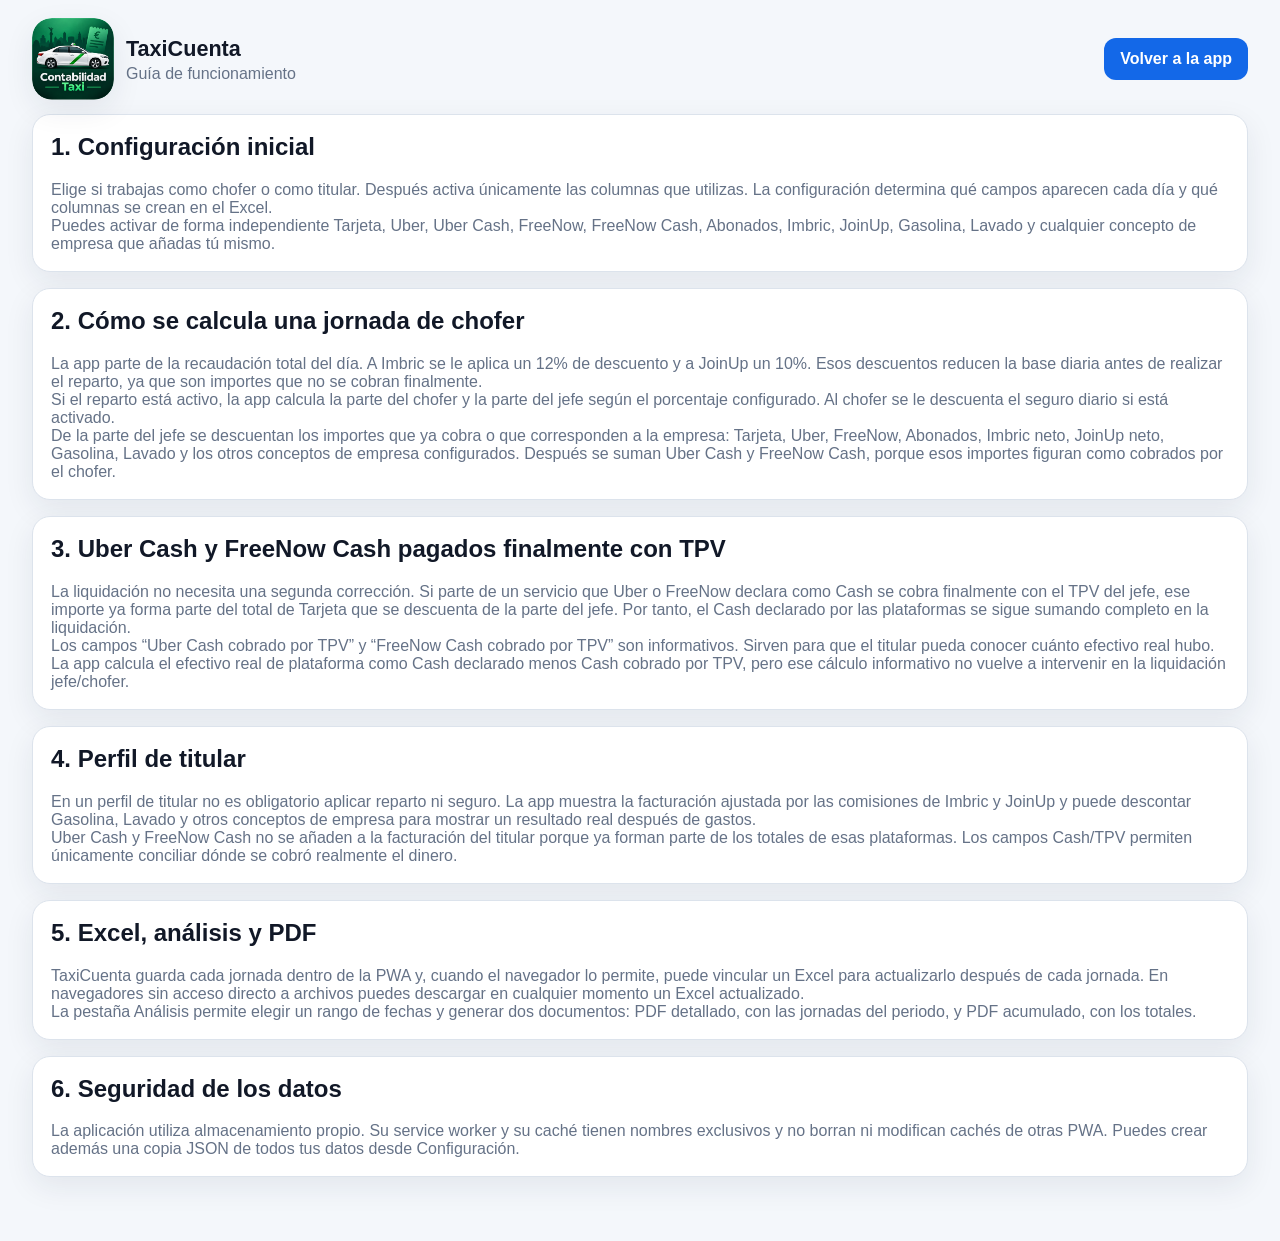
==== instrucciones.html @ 46504381 "Add files via upload" ====
<!doctype html>
<html lang="es" data-theme="system">
<head>
  <meta charset="utf-8"><meta name="viewport" content="width=device-width,initial-scale=1">
  <meta name="theme-color" content="#111827"><title>Instrucciones · TaxiCuenta</title>
  <link rel="manifest" href="manifest.webmanifest"><link rel="stylesheet" href="styles.css"><link rel="icon" href="icon-192.png">
</head>
<body>
<div class="app-shell">
  <header class="topbar">
    <div class="brand"><img src="logo-contabilidad-taxi.png" class="brand-icon brand-logo" alt="Contabilidad Taxi"><div><h1>TaxiCuenta</h1><p>Guía de funcionamiento</p></div></div>
    <a class="btn btn-primary" href="index.html">Volver a la app</a>
  </header>

  <section class="card">
    <h2>1. Configuración inicial</h2>
    <p>Elige si trabajas como chofer o como titular. Después activa únicamente las columnas que utilizas. La configuración determina qué campos aparecen cada día y qué columnas se crean en el Excel.</p>
    <p>Puedes activar de forma independiente Tarjeta, Uber, Uber Cash, FreeNow, FreeNow Cash, Abonados, Imbric, JoinUp, Gasolina, Lavado y cualquier concepto de empresa que añadas tú mismo.</p>
  </section>

  <section class="card">
    <h2>2. Cómo se calcula una jornada de chofer</h2>
    <p>La app parte de la recaudación total del día. A Imbric se le aplica un 12% de descuento y a JoinUp un 10%. Esos descuentos reducen la base diaria antes de realizar el reparto, ya que son importes que no se cobran finalmente.</p>
    <p>Si el reparto está activo, la app calcula la parte del chofer y la parte del jefe según el porcentaje configurado. Al chofer se le descuenta el seguro diario si está activado.</p>
    <p>De la parte del jefe se descuentan los importes que ya cobra o que corresponden a la empresa: Tarjeta, Uber, FreeNow, Abonados, Imbric neto, JoinUp neto, Gasolina, Lavado y los otros conceptos de empresa configurados. Después se suman Uber Cash y FreeNow Cash, porque esos importes figuran como cobrados por el chofer.</p>
  </section>

  <section class="card">
    <h2>3. Uber Cash y FreeNow Cash pagados finalmente con TPV</h2>
    <p>La liquidación no necesita una segunda corrección. Si parte de un servicio que Uber o FreeNow declara como Cash se cobra finalmente con el TPV del jefe, ese importe ya forma parte del total de Tarjeta que se descuenta de la parte del jefe. Por tanto, el Cash declarado por las plataformas se sigue sumando completo en la liquidación.</p>
    <p>Los campos “Uber Cash cobrado por TPV” y “FreeNow Cash cobrado por TPV” son informativos. Sirven para que el titular pueda conocer cuánto efectivo real hubo. La app calcula el efectivo real de plataforma como Cash declarado menos Cash cobrado por TPV, pero ese cálculo informativo no vuelve a intervenir en la liquidación jefe/chofer.</p>
  </section>

  <section class="card">
    <h2>4. Perfil de titular</h2>
    <p>En un perfil de titular no es obligatorio aplicar reparto ni seguro. La app muestra la facturación ajustada por las comisiones de Imbric y JoinUp y puede descontar Gasolina, Lavado y otros conceptos de empresa para mostrar un resultado real después de gastos.</p>
    <p>Uber Cash y FreeNow Cash no se añaden a la facturación del titular porque ya forman parte de los totales de esas plataformas. Los campos Cash/TPV permiten únicamente conciliar dónde se cobró realmente el dinero.</p>
  </section>

  <section class="card">
    <h2>5. Excel, análisis y PDF</h2>
    <p>TaxiCuenta guarda cada jornada dentro de la PWA y, cuando el navegador lo permite, puede vincular un Excel para actualizarlo después de cada jornada. En navegadores sin acceso directo a archivos puedes descargar en cualquier momento un Excel actualizado.</p>
    <p>La pestaña Análisis permite elegir un rango de fechas y generar dos documentos: PDF detallado, con las jornadas del periodo, y PDF acumulado, con los totales.</p>
  </section>

  <section class="card">
    <h2>6. Seguridad de los datos</h2>
    <p>La aplicación utiliza almacenamiento propio. Su service worker y su caché tienen nombres exclusivos y no borran ni modifican cachés de otras PWA. Puedes crear además una copia JSON de todos tus datos desde Configuración.</p>
  </section>
</div>
<script>
  const savedTheme=localStorage.getItem('taxicuenta_theme')||'system';
  const savedZoom=Number(localStorage.getItem('taxicuenta_zoom')||1);
  document.documentElement.dataset.theme=savedTheme;
  document.documentElement.style.setProperty('--ui-scale',savedZoom);
</script>
</body></html>
---- styles.css ----
:root{
  --bg:#f4f7fb;--surface:#ffffff;--surface-2:#f8fafc;--text:#111827;--muted:#657287;
  --border:#dce3ec;--accent:#1368e8;--accent-2:#0b4fb8;--good:#0f9d67;--warn:#c47a08;--danger:#c93c3c;
  --shadow:0 10px 30px rgba(20,35,60,.08);--radius:18px;--ui-scale:1;
}
html[data-theme="dark"]{--bg:#0b1220;--surface:#111a2b;--surface-2:#172238;--text:#edf3ff;--muted:#9eabc0;--border:#2a3952;--accent:#62a3ff;--accent-2:#8abaff;--good:#46cf95;--warn:#f0b34b;--danger:#ff7a7a;--shadow:0 10px 30px rgba(0,0,0,.25)}
@media(prefers-color-scheme:dark){html[data-theme="system"]{--bg:#0b1220;--surface:#111a2b;--surface-2:#172238;--text:#edf3ff;--muted:#9eabc0;--border:#2a3952;--accent:#62a3ff;--accent-2:#8abaff;--good:#46cf95;--warn:#f0b34b;--danger:#ff7a7a;--shadow:0 10px 30px rgba(0,0,0,.25)}}
*{box-sizing:border-box}html{background:var(--bg)}body{margin:0;background:var(--bg);color:var(--text);font-family:Inter,Segoe UI,Roboto,Arial,sans-serif;font-size:calc(16px * var(--ui-scale));transition:background .2s,color .2s}.app-shell{width:min(1480px,100%);margin:0 auto;padding:18px clamp(12px,2.5vw,34px) 48px}.topbar{display:flex;align-items:center;justify-content:space-between;gap:18px;margin-bottom:14px}.brand{display:flex;align-items:center;gap:12px}.brand-icon{width:52px;height:52px;border-radius:14px;box-shadow:var(--shadow);object-fit:cover}.brand-logo{width:82px;height:82px;border-radius:20px;flex:0 0 auto}h1,h2,h3,p{margin-top:0}h1{font-size:1.35em;margin-bottom:3px}.brand p,.section-heading p,.card p{color:var(--muted);margin-bottom:0}.top-actions,.button-row,.form-actions,.toolbar-group,.range-row,.quick-range{display:flex;align-items:center;gap:10px;flex-wrap:wrap}.btn,.tab,.chip,.icon-btn{border:0;font:inherit;cursor:pointer}.btn{border-radius:12px;padding:.72em 1em;font-weight:700;text-decoration:none;display:inline-flex;align-items:center;justify-content:center;gap:7px}.btn-primary{background:var(--accent);color:#fff}.btn-primary:hover{background:var(--accent-2)}.btn-secondary{background:var(--surface-2);color:var(--text);border:1px solid var(--border)}.btn-ghost{color:var(--accent);background:transparent}.toolbar{display:flex;justify-content:space-between;align-items:center;gap:14px;flex-wrap:wrap}.compact-card{padding:10px 14px}.toolbar-label{font-size:.78em;color:var(--muted);font-weight:800;text-transform:uppercase;letter-spacing:.05em}.icon-btn{width:36px;height:36px;border-radius:10px;background:var(--surface-2);border:1px solid var(--border);color:var(--text);font-weight:800}.status-pill{display:inline-flex;padding:7px 10px;border-radius:999px;background:var(--surface-2);border:1px solid var(--border);color:var(--muted);font-size:.82em;font-weight:700}.status-pill.ok{color:var(--good);border-color:color-mix(in srgb,var(--good) 35%,var(--border))}.tabs{display:flex;gap:8px;margin:16px 0;overflow:auto;padding-bottom:2px}.tab{padding:10px 16px;border-radius:999px;background:transparent;color:var(--muted);font-weight:800;white-space:nowrap}.tab.active{background:var(--text);color:var(--surface)}.tab-panel{display:none}.tab-panel.active{display:block}.section-heading{display:flex;justify-content:space-between;align-items:end;gap:16px;margin:22px 2px 12px}.section-heading h2{font-size:1.55em;margin-bottom:5px}.card{background:var(--surface);border:1px solid var(--border);border-radius:var(--radius);box-shadow:var(--shadow);padding:18px;margin-bottom:16px}.form-card{padding:22px}.form-grid{display:grid;grid-template-columns:repeat(auto-fit,minmax(220px,1fr));gap:14px;margin-bottom:16px}.fixed-grid{grid-template-columns:minmax(180px,.7fr) minmax(260px,1.3fr)}.field{display:flex;flex-direction:column;gap:7px}.field>span{font-size:.83em;font-weight:800;color:var(--muted)}input,select,textarea{width:100%;border:1px solid var(--border);background:var(--surface-2);color:var(--text);border-radius:12px;padding:.78em .85em;font:inherit;outline:none}input:focus,select:focus,textarea:focus{border-color:var(--accent);box-shadow:0 0 0 3px color-mix(in srgb,var(--accent) 18%,transparent)}textarea{resize:vertical}.money-input{position:relative}.money-input input{padding-right:2.6em}.money-input b{position:absolute;right:.85em;top:50%;transform:translateY(-50%);color:var(--muted)}.emphasis-field input{font-size:1.2em;font-weight:800}.field-wide{grid-column:1/-1;margin-bottom:16px}.calc-panel{display:grid;grid-template-columns:repeat(auto-fit,minmax(175px,1fr));gap:10px;background:var(--surface-2);border:1px solid var(--border);padding:14px;border-radius:16px;margin:14px 0 18px}.calc-item{padding:10px 12px;border-radius:12px;background:var(--surface)}.calc-item small{display:block;color:var(--muted);margin-bottom:4px}.calc-item strong{font-size:1.12em}.calc-item.primary strong{color:var(--accent)}.calc-item.good strong{color:var(--good)}.form-actions{justify-content:flex-end}.card-title-row{display:flex;align-items:center;justify-content:space-between;gap:16px}.wrap-row{align-items:flex-start;flex-wrap:wrap}.table-wrap{width:100%;overflow:auto;border-radius:13px;border:1px solid var(--border)}table{width:100%;border-collapse:collapse;min-width:720px;background:var(--surface)}th,td{padding:11px 12px;text-align:right;border-bottom:1px solid var(--border);white-space:nowrap;font-variant-numeric:tabular-nums}th{position:sticky;top:0;background:var(--surface-2);color:var(--muted);font-size:.78em;text-transform:uppercase;letter-spacing:.03em}th:first-child,td:first-child{text-align:left}.row-actions{text-align:center!important}.mini-btn{border:0;border-radius:9px;padding:6px 9px;background:var(--surface-2);color:var(--danger);cursor:pointer}.range-row{align-items:end}.range-row .field{min-width:190px}.quick-range{margin-top:12px}.chip{padding:7px 11px;border-radius:999px;background:var(--surface-2);border:1px solid var(--border);color:var(--text)}.kpi-grid{display:grid;grid-template-columns:repeat(auto-fit,minmax(190px,1fr));gap:12px;margin-bottom:16px}.kpi{background:var(--surface);border:1px solid var(--border);border-radius:16px;padding:17px;box-shadow:var(--shadow)}.kpi small{display:block;color:var(--muted);font-weight:700;margin-bottom:7px}.kpi strong{font-size:1.5em}.config-section{padding:4px 0 20px;margin-bottom:18px;border-bottom:1px solid var(--border)}.config-section:last-of-type{border-bottom:0}.choice-grid{display:grid;grid-template-columns:repeat(auto-fit,minmax(260px,1fr));gap:12px;margin-bottom:18px}.choice-card{display:flex;gap:12px;align-items:flex-start;border:1px solid var(--border);background:var(--surface-2);padding:15px;border-radius:14px;cursor:pointer}.choice-card input{width:auto;margin-top:4px}.choice-card span{display:flex;flex-direction:column;gap:4px}.choice-card small{color:var(--muted)}.switch-field{justify-content:flex-end}.switch-field input{width:24px;height:24px}.module-grid{display:grid;grid-template-columns:repeat(auto-fit,minmax(190px,1fr));gap:10px}.module-item{display:flex;align-items:center;gap:10px;padding:12px 13px;border:1px solid var(--border);background:var(--surface-2);border-radius:12px}.module-item input{width:20px;height:20px}.module-item span{font-weight:700}.muted{color:var(--muted)}.custom-list{display:grid;gap:10px}.custom-row{display:grid;grid-template-columns:1fr auto;gap:10px;align-items:center}.file-label{cursor:pointer}.sticky-actions{position:sticky;bottom:10px;padding:10px;background:color-mix(in srgb,var(--surface) 92%,transparent);backdrop-filter:blur(8px);border-radius:14px;border:1px solid var(--border)}.setup-dialog{width:min(650px,calc(100% - 24px));border:0;border-radius:22px;background:var(--surface);color:var(--text);padding:0;box-shadow:0 30px 80px rgba(0,0,0,.28)}.setup-dialog::backdrop{background:rgba(3,10,20,.64);backdrop-filter:blur(4px)}.setup-hero{display:flex;align-items:center;gap:14px;padding:22px;border-bottom:1px solid var(--border)}.setup-hero img{width:64px;height:64px;border-radius:16px}.setup-hero h2{margin-bottom:5px}.setup-body{padding:22px;display:grid;gap:16px}.dialog-actions{display:flex;justify-content:flex-end;gap:10px;padding:18px 22px;border-top:1px solid var(--border)}.toast{position:fixed;left:50%;bottom:24px;transform:translate(-50%,20px);opacity:0;pointer-events:none;background:var(--text);color:var(--surface);padding:10px 15px;border-radius:999px;font-weight:800;box-shadow:var(--shadow);transition:.2s;z-index:99}.toast.show{opacity:1;transform:translate(-50%,0)}.hidden{display:none!important}.empty-state{padding:24px;text-align:center;color:var(--muted)}
@media(max-width:720px){.app-shell{padding:10px 10px 36px}.topbar{align-items:flex-start}.top-actions{justify-content:flex-end}.brand-icon{width:46px;height:46px}.brand-logo{width:68px;height:68px;border-radius:17px}.toolbar-status{width:100%}.fixed-grid{grid-template-columns:1fr}.form-card{padding:16px}.card{padding:14px}.section-heading{align-items:flex-start}.card-title-row{align-items:flex-start}.tabs{position:sticky;top:0;z-index:9;background:color-mix(in srgb,var(--bg) 92%,transparent);backdrop-filter:blur(10px);padding:8px 0}.btn{padding:.7em .85em}.custom-row{grid-template-columns:1fr auto}.range-row .field{min-width:140px;flex:1}.toolbar{align-items:flex-start}}
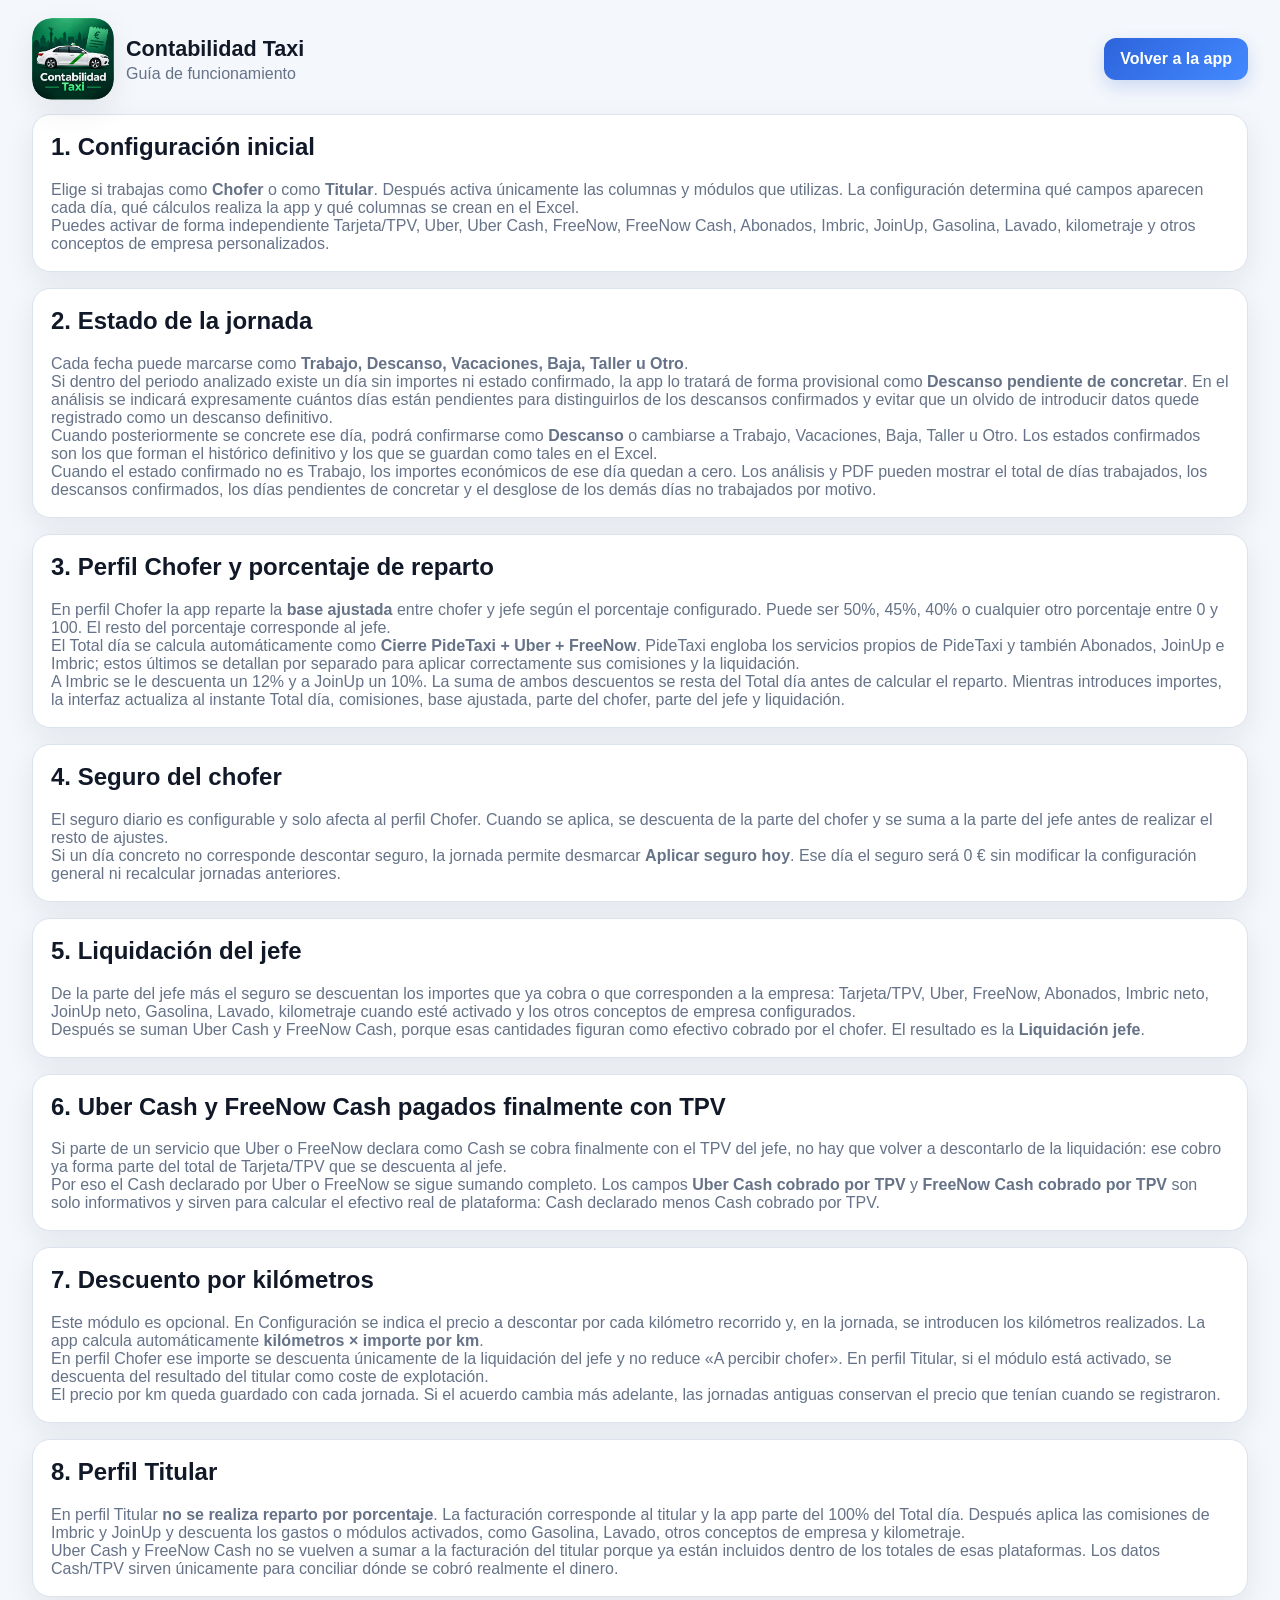
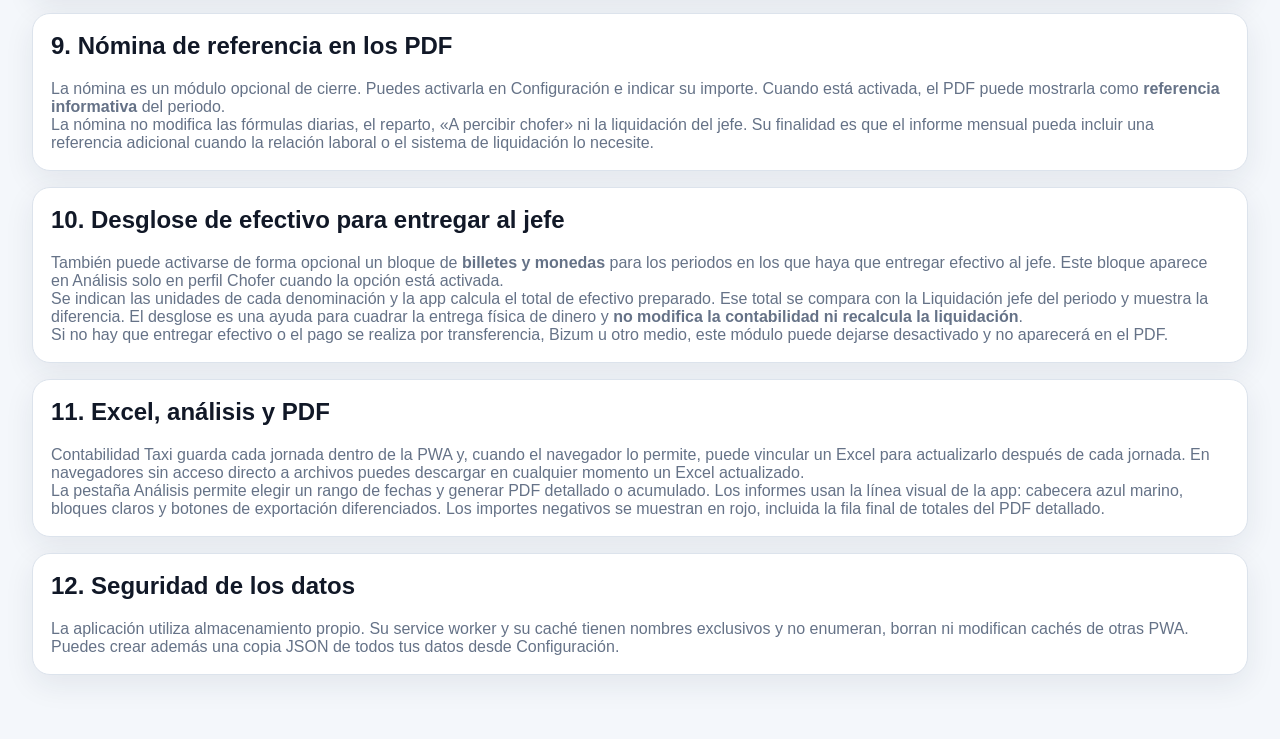
==== commit 3648f56a: "Add files via upload" ====
--- a/instrucciones.html
+++ b/instrucciones.html
@@ -2,50 +2,90 @@
 <html lang="es" data-theme="system">
 <head>
   <meta charset="utf-8"><meta name="viewport" content="width=device-width,initial-scale=1">
-  <meta name="theme-color" content="#111827"><title>Instrucciones · TaxiCuenta</title>
+  <meta name="theme-color" content="#111827"><title>Instrucciones · Contabilidad Taxi</title>
   <link rel="manifest" href="manifest.webmanifest"><link rel="stylesheet" href="styles.css"><link rel="icon" href="icon-192.png">
 </head>
 <body>
 <div class="app-shell">
   <header class="topbar">
-    <div class="brand"><img src="logo-contabilidad-taxi.png" class="brand-icon brand-logo" alt="Contabilidad Taxi"><div><h1>TaxiCuenta</h1><p>Guía de funcionamiento</p></div></div>
+    <div class="brand"><img src="logo-contabilidad-taxi.png" class="brand-icon brand-logo" alt="Contabilidad Taxi"><div><h1>Contabilidad Taxi</h1><p>Guía de funcionamiento</p></div></div>
     <a class="btn btn-primary" href="index.html">Volver a la app</a>
   </header>
 
   <section class="card">
     <h2>1. Configuración inicial</h2>
-    <p>Elige si trabajas como chofer o como titular. Después activa únicamente las columnas que utilizas. La configuración determina qué campos aparecen cada día y qué columnas se crean en el Excel.</p>
-    <p>Puedes activar de forma independiente Tarjeta, Uber, Uber Cash, FreeNow, FreeNow Cash, Abonados, Imbric, JoinUp, Gasolina, Lavado y cualquier concepto de empresa que añadas tú mismo.</p>
+    <p>Elige si trabajas como <b>Chofer</b> o como <b>Titular</b>. Después activa únicamente las columnas y módulos que utilizas. La configuración determina qué campos aparecen cada día, qué cálculos realiza la app y qué columnas se crean en el Excel.</p>
+    <p>Puedes activar de forma independiente Tarjeta/TPV, Uber, Uber Cash, FreeNow, FreeNow Cash, Abonados, Imbric, JoinUp, Gasolina, Lavado, kilometraje y otros conceptos de empresa personalizados.</p>
   </section>
 
   <section class="card">
-    <h2>2. Cómo se calcula una jornada de chofer</h2>
-    <p>La app parte de la recaudación total del día. A Imbric se le aplica un 12% de descuento y a JoinUp un 10%. Esos descuentos reducen la base diaria antes de realizar el reparto, ya que son importes que no se cobran finalmente.</p>
-    <p>Si el reparto está activo, la app calcula la parte del chofer y la parte del jefe según el porcentaje configurado. Al chofer se le descuenta el seguro diario si está activado.</p>
-    <p>De la parte del jefe se descuentan los importes que ya cobra o que corresponden a la empresa: Tarjeta, Uber, FreeNow, Abonados, Imbric neto, JoinUp neto, Gasolina, Lavado y los otros conceptos de empresa configurados. Después se suman Uber Cash y FreeNow Cash, porque esos importes figuran como cobrados por el chofer.</p>
+    <h2>2. Estado de la jornada</h2>
+    <p>Cada fecha puede marcarse como <b>Trabajo, Descanso, Vacaciones, Baja, Taller u Otro</b>.</p>
+    <p>Si dentro del periodo analizado existe un día sin importes ni estado confirmado, la app lo tratará de forma provisional como <b>Descanso pendiente de concretar</b>. En el análisis se indicará expresamente cuántos días están pendientes para distinguirlos de los descansos confirmados y evitar que un olvido de introducir datos quede registrado como un descanso definitivo.</p>
+    <p>Cuando posteriormente se concrete ese día, podrá confirmarse como <b>Descanso</b> o cambiarse a Trabajo, Vacaciones, Baja, Taller u Otro. Los estados confirmados son los que forman el histórico definitivo y los que se guardan como tales en el Excel.</p>
+    <p>Cuando el estado confirmado no es Trabajo, los importes económicos de ese día quedan a cero. Los análisis y PDF pueden mostrar el total de días trabajados, los descansos confirmados, los días pendientes de concretar y el desglose de los demás días no trabajados por motivo.</p>
   </section>
 
   <section class="card">
-    <h2>3. Uber Cash y FreeNow Cash pagados finalmente con TPV</h2>
-    <p>La liquidación no necesita una segunda corrección. Si parte de un servicio que Uber o FreeNow declara como Cash se cobra finalmente con el TPV del jefe, ese importe ya forma parte del total de Tarjeta que se descuenta de la parte del jefe. Por tanto, el Cash declarado por las plataformas se sigue sumando completo en la liquidación.</p>
-    <p>Los campos “Uber Cash cobrado por TPV” y “FreeNow Cash cobrado por TPV” son informativos. Sirven para que el titular pueda conocer cuánto efectivo real hubo. La app calcula el efectivo real de plataforma como Cash declarado menos Cash cobrado por TPV, pero ese cálculo informativo no vuelve a intervenir en la liquidación jefe/chofer.</p>
+    <h2>3. Perfil Chofer y porcentaje de reparto</h2>
+    <p>En perfil Chofer la app reparte la <b>base ajustada</b> entre chofer y jefe según el porcentaje configurado. Puede ser 50%, 45%, 40% o cualquier otro porcentaje entre 0 y 100. El resto del porcentaje corresponde al jefe.</p>
+    <p>El Total día se calcula automáticamente como <b>Cierre PideTaxi + Uber + FreeNow</b>. PideTaxi engloba los servicios propios de PideTaxi y también Abonados, JoinUp e Imbric; estos últimos se detallan por separado para aplicar correctamente sus comisiones y la liquidación.</p>
+    <p>A Imbric se le descuenta un 12% y a JoinUp un 10%. La suma de ambos descuentos se resta del Total día antes de calcular el reparto. Mientras introduces importes, la interfaz actualiza al instante Total día, comisiones, base ajustada, parte del chofer, parte del jefe y liquidación.</p>
   </section>
 
   <section class="card">
-    <h2>4. Perfil de titular</h2>
-    <p>En un perfil de titular no es obligatorio aplicar reparto ni seguro. La app muestra la facturación ajustada por las comisiones de Imbric y JoinUp y puede descontar Gasolina, Lavado y otros conceptos de empresa para mostrar un resultado real después de gastos.</p>
-    <p>Uber Cash y FreeNow Cash no se añaden a la facturación del titular porque ya forman parte de los totales de esas plataformas. Los campos Cash/TPV permiten únicamente conciliar dónde se cobró realmente el dinero.</p>
+    <h2>4. Seguro del chofer</h2>
+    <p>El seguro diario es configurable y solo afecta al perfil Chofer. Cuando se aplica, se descuenta de la parte del chofer y se suma a la parte del jefe antes de realizar el resto de ajustes.</p>
+    <p>Si un día concreto no corresponde descontar seguro, la jornada permite desmarcar <b>Aplicar seguro hoy</b>. Ese día el seguro será 0 € sin modificar la configuración general ni recalcular jornadas anteriores.</p>
   </section>
 
   <section class="card">
-    <h2>5. Excel, análisis y PDF</h2>
-    <p>TaxiCuenta guarda cada jornada dentro de la PWA y, cuando el navegador lo permite, puede vincular un Excel para actualizarlo después de cada jornada. En navegadores sin acceso directo a archivos puedes descargar en cualquier momento un Excel actualizado.</p>
-    <p>La pestaña Análisis permite elegir un rango de fechas y generar dos documentos: PDF detallado, con las jornadas del periodo, y PDF acumulado, con los totales.</p>
+    <h2>5. Liquidación del jefe</h2>
+    <p>De la parte del jefe más el seguro se descuentan los importes que ya cobra o que corresponden a la empresa: Tarjeta/TPV, Uber, FreeNow, Abonados, Imbric neto, JoinUp neto, Gasolina, Lavado, kilometraje cuando esté activado y los otros conceptos de empresa configurados.</p>
+    <p>Después se suman Uber Cash y FreeNow Cash, porque esas cantidades figuran como efectivo cobrado por el chofer. El resultado es la <b>Liquidación jefe</b>.</p>
   </section>
 
   <section class="card">
-    <h2>6. Seguridad de los datos</h2>
-    <p>La aplicación utiliza almacenamiento propio. Su service worker y su caché tienen nombres exclusivos y no borran ni modifican cachés de otras PWA. Puedes crear además una copia JSON de todos tus datos desde Configuración.</p>
+    <h2>6. Uber Cash y FreeNow Cash pagados finalmente con TPV</h2>
+    <p>Si parte de un servicio que Uber o FreeNow declara como Cash se cobra finalmente con el TPV del jefe, no hay que volver a descontarlo de la liquidación: ese cobro ya forma parte del total de Tarjeta/TPV que se descuenta al jefe.</p>
+    <p>Por eso el Cash declarado por Uber o FreeNow se sigue sumando completo. Los campos <b>Uber Cash cobrado por TPV</b> y <b>FreeNow Cash cobrado por TPV</b> son solo informativos y sirven para calcular el efectivo real de plataforma: Cash declarado menos Cash cobrado por TPV.</p>
+  </section>
+
+  <section class="card">
+    <h2>7. Descuento por kilómetros</h2>
+    <p>Este módulo es opcional. En Configuración se indica el precio a descontar por cada kilómetro recorrido y, en la jornada, se introducen los kilómetros realizados. La app calcula automáticamente <b>kilómetros × importe por km</b>.</p>
+    <p>En perfil Chofer ese importe se descuenta únicamente de la liquidación del jefe y no reduce «A percibir chofer». En perfil Titular, si el módulo está activado, se descuenta del resultado del titular como coste de explotación.</p>
+    <p>El precio por km queda guardado con cada jornada. Si el acuerdo cambia más adelante, las jornadas antiguas conservan el precio que tenían cuando se registraron.</p>
+  </section>
+
+  <section class="card">
+    <h2>8. Perfil Titular</h2>
+    <p>En perfil Titular <b>no se realiza reparto por porcentaje</b>. La facturación corresponde al titular y la app parte del 100% del Total día. Después aplica las comisiones de Imbric y JoinUp y descuenta los gastos o módulos activados, como Gasolina, Lavado, otros conceptos de empresa y kilometraje.</p>
+    <p>Uber Cash y FreeNow Cash no se vuelven a sumar a la facturación del titular porque ya están incluidos dentro de los totales de esas plataformas. Los datos Cash/TPV sirven únicamente para conciliar dónde se cobró realmente el dinero.</p>
+  </section>
+
+  <section class="card">
+    <h2>9. Nómina de referencia en los PDF</h2>
+    <p>La nómina es un módulo opcional de cierre. Puedes activarla en Configuración e indicar su importe. Cuando está activada, el PDF puede mostrarla como <b>referencia informativa</b> del periodo.</p>
+    <p>La nómina no modifica las fórmulas diarias, el reparto, «A percibir chofer» ni la liquidación del jefe. Su finalidad es que el informe mensual pueda incluir una referencia adicional cuando la relación laboral o el sistema de liquidación lo necesite.</p>
+  </section>
+
+  <section class="card">
+    <h2>10. Desglose de efectivo para entregar al jefe</h2>
+    <p>También puede activarse de forma opcional un bloque de <b>billetes y monedas</b> para los periodos en los que haya que entregar efectivo al jefe. Este bloque aparece en Análisis solo en perfil Chofer cuando la opción está activada.</p>
+    <p>Se indican las unidades de cada denominación y la app calcula el total de efectivo preparado. Ese total se compara con la Liquidación jefe del periodo y muestra la diferencia. El desglose es una ayuda para cuadrar la entrega física de dinero y <b>no modifica la contabilidad ni recalcula la liquidación</b>.</p>
+    <p>Si no hay que entregar efectivo o el pago se realiza por transferencia, Bizum u otro medio, este módulo puede dejarse desactivado y no aparecerá en el PDF.</p>
+  </section>
+
+  <section class="card">
+    <h2>11. Excel, análisis y PDF</h2>
+    <p>Contabilidad Taxi guarda cada jornada dentro de la PWA y, cuando el navegador lo permite, puede vincular un Excel para actualizarlo después de cada jornada. En navegadores sin acceso directo a archivos puedes descargar en cualquier momento un Excel actualizado.</p>
+    <p>La pestaña Análisis permite elegir un rango de fechas y generar PDF detallado o acumulado. Los informes usan la línea visual de la app: cabecera azul marino, bloques claros y botones de exportación diferenciados. Los importes negativos se muestran en rojo, incluida la fila final de totales del PDF detallado.</p>
+  </section>
+
+  <section class="card">
+    <h2>12. Seguridad de los datos</h2>
+    <p>La aplicación utiliza almacenamiento propio. Su service worker y su caché tienen nombres exclusivos y no enumeran, borran ni modifican cachés de otras PWA. Puedes crear además una copia JSON de todos tus datos desde Configuración.</p>
   </section>
 </div>
 <script>
--- a/styles.css
+++ b/styles.css
@@ -5,5 +5,38 @@
 }
 html[data-theme="dark"]{--bg:#0b1220;--surface:#111a2b;--surface-2:#172238;--text:#edf3ff;--muted:#9eabc0;--border:#2a3952;--accent:#62a3ff;--accent-2:#8abaff;--good:#46cf95;--warn:#f0b34b;--danger:#ff7a7a;--shadow:0 10px 30px rgba(0,0,0,.25)}
 @media(prefers-color-scheme:dark){html[data-theme="system"]{--bg:#0b1220;--surface:#111a2b;--surface-2:#172238;--text:#edf3ff;--muted:#9eabc0;--border:#2a3952;--accent:#62a3ff;--accent-2:#8abaff;--good:#46cf95;--warn:#f0b34b;--danger:#ff7a7a;--shadow:0 10px 30px rgba(0,0,0,.25)}}
-*{box-sizing:border-box}html{background:var(--bg)}body{margin:0;background:var(--bg);color:var(--text);font-family:Inter,Segoe UI,Roboto,Arial,sans-serif;font-size:calc(16px * var(--ui-scale));transition:background .2s,color .2s}.app-shell{width:min(1480px,100%);margin:0 auto;padding:18px clamp(12px,2.5vw,34px) 48px}.topbar{display:flex;align-items:center;justify-content:space-between;gap:18px;margin-bottom:14px}.brand{display:flex;align-items:center;gap:12px}.brand-icon{width:52px;height:52px;border-radius:14px;box-shadow:var(--shadow);object-fit:cover}.brand-logo{width:82px;height:82px;border-radius:20px;flex:0 0 auto}h1,h2,h3,p{margin-top:0}h1{font-size:1.35em;margin-bottom:3px}.brand p,.section-heading p,.card p{color:var(--muted);margin-bottom:0}.top-actions,.button-row,.form-actions,.toolbar-group,.range-row,.quick-range{display:flex;align-items:center;gap:10px;flex-wrap:wrap}.btn,.tab,.chip,.icon-btn{border:0;font:inherit;cursor:pointer}.btn{border-radius:12px;padding:.72em 1em;font-weight:700;text-decoration:none;display:inline-flex;align-items:center;justify-content:center;gap:7px}.btn-primary{background:var(--accent);color:#fff}.btn-primary:hover{background:var(--accent-2)}.btn-secondary{background:var(--surface-2);color:var(--text);border:1px solid var(--border)}.btn-ghost{color:var(--accent);background:transparent}.toolbar{display:flex;justify-content:space-between;align-items:center;gap:14px;flex-wrap:wrap}.compact-card{padding:10px 14px}.toolbar-label{font-size:.78em;color:var(--muted);font-weight:800;text-transform:uppercase;letter-spacing:.05em}.icon-btn{width:36px;height:36px;border-radius:10px;background:var(--surface-2);border:1px solid var(--border);color:var(--text);font-weight:800}.status-pill{display:inline-flex;padding:7px 10px;border-radius:999px;background:var(--surface-2);border:1px solid var(--border);color:var(--muted);font-size:.82em;font-weight:700}.status-pill.ok{color:var(--good);border-color:color-mix(in srgb,var(--good) 35%,var(--border))}.tabs{display:flex;gap:8px;margin:16px 0;overflow:auto;padding-bottom:2px}.tab{padding:10px 16px;border-radius:999px;background:transparent;color:var(--muted);font-weight:800;white-space:nowrap}.tab.active{background:var(--text);color:var(--surface)}.tab-panel{display:none}.tab-panel.active{display:block}.section-heading{display:flex;justify-content:space-between;align-items:end;gap:16px;margin:22px 2px 12px}.section-heading h2{font-size:1.55em;margin-bottom:5px}.card{background:var(--surface);border:1px solid var(--border);border-radius:var(--radius);box-shadow:var(--shadow);padding:18px;margin-bottom:16px}.form-card{padding:22px}.form-grid{display:grid;grid-template-columns:repeat(auto-fit,minmax(220px,1fr));gap:14px;margin-bottom:16px}.fixed-grid{grid-template-columns:minmax(180px,.7fr) minmax(260px,1.3fr)}.field{display:flex;flex-direction:column;gap:7px}.field>span{font-size:.83em;font-weight:800;color:var(--muted)}input,select,textarea{width:100%;border:1px solid var(--border);background:var(--surface-2);color:var(--text);border-radius:12px;padding:.78em .85em;font:inherit;outline:none}input:focus,select:focus,textarea:focus{border-color:var(--accent);box-shadow:0 0 0 3px color-mix(in srgb,var(--accent) 18%,transparent)}textarea{resize:vertical}.money-input{position:relative}.money-input input{padding-right:2.6em}.money-input b{position:absolute;right:.85em;top:50%;transform:translateY(-50%);color:var(--muted)}.emphasis-field input{font-size:1.2em;font-weight:800}.field-wide{grid-column:1/-1;margin-bottom:16px}.calc-panel{display:grid;grid-template-columns:repeat(auto-fit,minmax(175px,1fr));gap:10px;background:var(--surface-2);border:1px solid var(--border);padding:14px;border-radius:16px;margin:14px 0 18px}.calc-item{padding:10px 12px;border-radius:12px;background:var(--surface)}.calc-item small{display:block;color:var(--muted);margin-bottom:4px}.calc-item strong{font-size:1.12em}.calc-item.primary strong{color:var(--accent)}.calc-item.good strong{color:var(--good)}.form-actions{justify-content:flex-end}.card-title-row{display:flex;align-items:center;justify-content:space-between;gap:16px}.wrap-row{align-items:flex-start;flex-wrap:wrap}.table-wrap{width:100%;overflow:auto;border-radius:13px;border:1px solid var(--border)}table{width:100%;border-collapse:collapse;min-width:720px;background:var(--surface)}th,td{padding:11px 12px;text-align:right;border-bottom:1px solid var(--border);white-space:nowrap;font-variant-numeric:tabular-nums}th{position:sticky;top:0;background:var(--surface-2);color:var(--muted);font-size:.78em;text-transform:uppercase;letter-spacing:.03em}th:first-child,td:first-child{text-align:left}.row-actions{text-align:center!important}.mini-btn{border:0;border-radius:9px;padding:6px 9px;background:var(--surface-2);color:var(--danger);cursor:pointer}.range-row{align-items:end}.range-row .field{min-width:190px}.quick-range{margin-top:12px}.chip{padding:7px 11px;border-radius:999px;background:var(--surface-2);border:1px solid var(--border);color:var(--text)}.kpi-grid{display:grid;grid-template-columns:repeat(auto-fit,minmax(190px,1fr));gap:12px;margin-bottom:16px}.kpi{background:var(--surface);border:1px solid var(--border);border-radius:16px;padding:17px;box-shadow:var(--shadow)}.kpi small{display:block;color:var(--muted);font-weight:700;margin-bottom:7px}.kpi strong{font-size:1.5em}.config-section{padding:4px 0 20px;margin-bottom:18px;border-bottom:1px solid var(--border)}.config-section:last-of-type{border-bottom:0}.choice-grid{display:grid;grid-template-columns:repeat(auto-fit,minmax(260px,1fr));gap:12px;margin-bottom:18px}.choice-card{display:flex;gap:12px;align-items:flex-start;border:1px solid var(--border);background:var(--surface-2);padding:15px;border-radius:14px;cursor:pointer}.choice-card input{width:auto;margin-top:4px}.choice-card span{display:flex;flex-direction:column;gap:4px}.choice-card small{color:var(--muted)}.switch-field{justify-content:flex-end}.switch-field input{width:24px;height:24px}.module-grid{display:grid;grid-template-columns:repeat(auto-fit,minmax(190px,1fr));gap:10px}.module-item{display:flex;align-items:center;gap:10px;padding:12px 13px;border:1px solid var(--border);background:var(--surface-2);border-radius:12px}.module-item input{width:20px;height:20px}.module-item span{font-weight:700}.muted{color:var(--muted)}.custom-list{display:grid;gap:10px}.custom-row{display:grid;grid-template-columns:1fr auto;gap:10px;align-items:center}.file-label{cursor:pointer}.sticky-actions{position:sticky;bottom:10px;padding:10px;background:color-mix(in srgb,var(--surface) 92%,transparent);backdrop-filter:blur(8px);border-radius:14px;border:1px solid var(--border)}.setup-dialog{width:min(650px,calc(100% - 24px));border:0;border-radius:22px;background:var(--surface);color:var(--text);padding:0;box-shadow:0 30px 80px rgba(0,0,0,.28)}.setup-dialog::backdrop{background:rgba(3,10,20,.64);backdrop-filter:blur(4px)}.setup-hero{display:flex;align-items:center;gap:14px;padding:22px;border-bottom:1px solid var(--border)}.setup-hero img{width:64px;height:64px;border-radius:16px}.setup-hero h2{margin-bottom:5px}.setup-body{padding:22px;display:grid;gap:16px}.dialog-actions{display:flex;justify-content:flex-end;gap:10px;padding:18px 22px;border-top:1px solid var(--border)}.toast{position:fixed;left:50%;bottom:24px;transform:translate(-50%,20px);opacity:0;pointer-events:none;background:var(--text);color:var(--surface);padding:10px 15px;border-radius:999px;font-weight:800;box-shadow:var(--shadow);transition:.2s;z-index:99}.toast.show{opacity:1;transform:translate(-50%,0)}.hidden{display:none!important}.empty-state{padding:24px;text-align:center;color:var(--muted)}
+*{box-sizing:border-box}html{background:var(--bg)}body{margin:0;background:var(--bg);color:var(--text);font-family:Inter,Segoe UI,Roboto,Arial,sans-serif;font-size:calc(16px * var(--ui-scale));transition:background .2s,color .2s}.app-shell{width:min(1480px,100%);margin:0 auto;padding:18px clamp(12px,2.5vw,34px) 48px}.topbar{display:flex;align-items:center;justify-content:space-between;gap:18px;margin-bottom:14px}.brand{display:flex;align-items:center;gap:12px}.brand-icon{width:52px;height:52px;border-radius:14px;box-shadow:var(--shadow);object-fit:cover}.brand-logo{width:82px;height:82px;border-radius:20px;flex:0 0 auto}h1,h2,h3,p{margin-top:0}h1{font-size:1.35em;margin-bottom:3px}.brand p,.section-heading p,.card p{color:var(--muted);margin-bottom:0}.top-actions,.button-row,.form-actions,.toolbar-group,.range-row,.quick-range{display:flex;align-items:center;gap:10px;flex-wrap:wrap}.btn,.tab,.chip,.icon-btn{border:0;font:inherit;cursor:pointer}.btn{border-radius:12px;padding:.72em 1em;font-weight:700;text-decoration:none;display:inline-flex;align-items:center;justify-content:center;gap:7px}.btn-primary{background:var(--accent);color:#fff}.btn-primary:hover{background:var(--accent-2)}.btn-secondary{background:var(--surface-2);color:var(--text);border:1px solid var(--border)}.btn-ghost{color:var(--accent);background:transparent}.toolbar{display:flex;justify-content:space-between;align-items:center;gap:14px;flex-wrap:wrap}.compact-card{padding:10px 14px}.toolbar-label{font-size:.78em;color:var(--muted);font-weight:800;text-transform:uppercase;letter-spacing:.05em}.icon-btn{width:36px;height:36px;border-radius:10px;background:var(--surface-2);border:1px solid var(--border);color:var(--text);font-weight:800}.status-pill{display:inline-flex;padding:7px 10px;border-radius:999px;background:var(--surface-2);border:1px solid var(--border);color:var(--muted);font-size:.82em;font-weight:700}.status-pill.ok{color:var(--good);border-color:color-mix(in srgb,var(--good) 35%,var(--border))}.tabs{display:flex;gap:8px;margin:16px 0;overflow:auto;padding-bottom:2px}.tab{padding:10px 16px;border-radius:999px;background:transparent;color:var(--muted);font-weight:800;white-space:nowrap}.tab.active{background:var(--text);color:var(--surface)}.tab-panel{display:none}.tab-panel.active{display:block}.section-heading{display:flex;justify-content:space-between;align-items:end;gap:16px;margin:22px 2px 12px}.section-heading h2{font-size:1.55em;margin-bottom:5px}.card{background:var(--surface);border:1px solid var(--border);border-radius:var(--radius);box-shadow:var(--shadow);padding:18px;margin-bottom:16px}.form-card{padding:22px}.form-grid{display:grid;grid-template-columns:repeat(auto-fit,minmax(220px,1fr));gap:14px;margin-bottom:16px}.fixed-grid{grid-template-columns:minmax(180px,.7fr) minmax(240px,1fr) minmax(240px,1fr)}.field{display:flex;flex-direction:column;gap:7px}.field>span{font-size:.83em;font-weight:800;color:var(--muted)}input,select,textarea{width:100%;border:1px solid var(--border);background:var(--surface-2);color:var(--text);border-radius:12px;padding:.78em .85em;font:inherit;outline:none}input:focus,select:focus,textarea:focus{border-color:var(--accent);box-shadow:0 0 0 3px color-mix(in srgb,var(--accent) 18%,transparent)}textarea{resize:vertical}.money-input{position:relative}.money-input input{padding-right:2.6em}.money-input b{position:absolute;right:.85em;top:50%;transform:translateY(-50%);color:var(--muted)}.emphasis-field input{font-size:1.2em;font-weight:800}.money-input input[readonly]{background:color-mix(in srgb,var(--accent) 8%,var(--surface-2));color:var(--accent);cursor:default}.field-wide{grid-column:1/-1;margin-bottom:16px}.calc-panel{display:grid;grid-template-columns:repeat(auto-fit,minmax(175px,1fr));gap:10px;background:var(--surface-2);border:1px solid var(--border);padding:14px;border-radius:16px;margin:14px 0 18px}.calc-item{padding:10px 12px;border-radius:12px;background:var(--surface)}.calc-item small{display:block;color:var(--muted);margin-bottom:4px}.calc-item strong{font-size:1.12em}.calc-item.primary strong{color:var(--accent)}.calc-item.good strong{color:var(--good)}.form-actions{justify-content:flex-end}.card-title-row{display:flex;align-items:center;justify-content:space-between;gap:16px}.wrap-row{align-items:flex-start;flex-wrap:wrap}.table-wrap{width:100%;overflow:auto;border-radius:13px;border:1px solid var(--border)}table{width:100%;border-collapse:collapse;min-width:720px;background:var(--surface)}th,td{padding:11px 12px;text-align:right;border-bottom:1px solid var(--border);white-space:nowrap;font-variant-numeric:tabular-nums}th{position:sticky;top:0;background:var(--surface-2);color:var(--muted);font-size:.78em;text-transform:uppercase;letter-spacing:.03em}th:first-child,td:first-child{text-align:left}.row-actions{text-align:center!important}.mini-btn{border:0;border-radius:9px;padding:6px 9px;background:var(--surface-2);color:var(--danger);cursor:pointer}.range-row{align-items:end}.range-row .field{min-width:190px}.quick-range{margin-top:12px}.chip{padding:7px 11px;border-radius:999px;background:var(--surface-2);border:1px solid var(--border);color:var(--text)}.kpi-grid{display:grid;grid-template-columns:repeat(auto-fit,minmax(190px,1fr));gap:12px;margin-bottom:16px}.kpi{background:var(--surface);border:1px solid var(--border);border-radius:16px;padding:17px;box-shadow:var(--shadow)}.kpi small{display:block;color:var(--muted);font-weight:700;margin-bottom:7px}.kpi strong{font-size:1.5em}.config-section{padding:4px 0 20px;margin-bottom:18px;border-bottom:1px solid var(--border)}.config-section:last-of-type{border-bottom:0}.choice-grid{display:grid;grid-template-columns:repeat(auto-fit,minmax(260px,1fr));gap:12px;margin-bottom:18px}.choice-card{display:flex;gap:12px;align-items:flex-start;border:1px solid var(--border);background:var(--surface-2);padding:15px;border-radius:14px;cursor:pointer}.choice-card input{width:auto;margin-top:4px}.choice-card span{display:flex;flex-direction:column;gap:4px}.choice-card small{color:var(--muted)}.switch-field{justify-content:flex-end}.switch-field input{width:24px;height:24px}.module-grid{display:grid;grid-template-columns:repeat(auto-fit,minmax(190px,1fr));gap:10px}.module-item{display:flex;align-items:center;gap:10px;padding:12px 13px;border:1px solid var(--border);background:var(--surface-2);border-radius:12px}.module-item input{width:20px;height:20px}.module-item span{font-weight:700}.muted{color:var(--muted)}.custom-list{display:grid;gap:10px}.custom-row{display:grid;grid-template-columns:1fr auto;gap:10px;align-items:center}.file-label{cursor:pointer}.sticky-actions{position:sticky;bottom:10px;padding:10px;background:color-mix(in srgb,var(--surface) 92%,transparent);backdrop-filter:blur(8px);border-radius:14px;border:1px solid var(--border)}.setup-dialog{width:min(650px,calc(100% - 24px));border:0;border-radius:22px;background:var(--surface);color:var(--text);padding:0;box-shadow:0 30px 80px rgba(0,0,0,.28)}.setup-dialog::backdrop{background:rgba(3,10,20,.64);backdrop-filter:blur(4px)}.setup-hero{display:flex;align-items:center;gap:14px;padding:22px;border-bottom:1px solid var(--border)}.setup-hero img{width:64px;height:64px;border-radius:16px}.setup-hero h2{margin-bottom:5px}.setup-body{padding:22px;display:grid;gap:16px}.dialog-actions{display:flex;justify-content:flex-end;gap:10px;padding:18px 22px;border-top:1px solid var(--border)}.toast{position:fixed;left:50%;bottom:24px;transform:translate(-50%,20px);opacity:0;pointer-events:none;background:var(--text);color:var(--surface);padding:10px 15px;border-radius:999px;font-weight:800;box-shadow:var(--shadow);transition:.2s;z-index:99}.toast.show{opacity:1;transform:translate(-50%,0)}.hidden{display:none!important}.empty-state{padding:24px;text-align:center;color:var(--muted)}
 @media(max-width:720px){.app-shell{padding:10px 10px 36px}.topbar{align-items:flex-start}.top-actions{justify-content:flex-end}.brand-icon{width:46px;height:46px}.brand-logo{width:68px;height:68px;border-radius:17px}.toolbar-status{width:100%}.fixed-grid{grid-template-columns:1fr}.form-card{padding:16px}.card{padding:14px}.section-heading{align-items:flex-start}.card-title-row{align-items:flex-start}.tabs{position:sticky;top:0;z-index:9;background:color-mix(in srgb,var(--bg) 92%,transparent);backdrop-filter:blur(10px);padding:8px 0}.btn{padding:.7em .85em}.custom-row{grid-template-columns:1fr auto}.range-row .field{min-width:140px;flex:1}.toolbar{align-items:flex-start}}
+
+
+/* ===== Identidad visual heredada de Contabilidad Taxi Cloud ===== */
+.btn-primary{background:linear-gradient(135deg,#2d64dc,#4389ff);color:#fff;box-shadow:0 7px 18px rgba(45,100,220,.20)}
+.btn-primary:hover{filter:brightness(1.08);transform:translateY(-1px)}
+.btn-success{background:linear-gradient(135deg,#189a64,#2bc781);color:#fff;box-shadow:0 8px 20px rgba(24,154,100,.18)}
+.btn-success:hover{filter:brightness(1.08);transform:translateY(-1px)}
+.btn-pdf{background:linear-gradient(135deg,#b6404b,#812f39);border-color:#c95b66;color:#fff;box-shadow:0 8px 22px rgba(160,52,65,.18)}
+.btn-pdf:hover{filter:brightness(1.08);transform:translateY(-1px)}
+.btn-detail-pdf{background:linear-gradient(135deg,#176f72,#26a5a8);color:#fff;box-shadow:0 8px 20px rgba(24,134,137,.18)}
+.btn-detail-pdf:hover{filter:brightness(1.08);transform:translateY(-1px)}
+.amount-negative,.negative{color:var(--danger)!important;font-weight:800}
+.kpi.negative-kpi{border-color:color-mix(in srgb,var(--danger) 42%,var(--border));background:color-mix(in srgb,var(--danger) 7%,var(--surface))}
+.kpi.negative-kpi strong{color:var(--danger)}
+.calc-item.negative strong{color:var(--danger)!important}
+td.total-cell{font-weight:850;background:color-mix(in srgb,#5f96ff 9%,var(--surface))}
+td.total-cell.amount-negative{background:color-mix(in srgb,var(--danger) 8%,var(--surface));color:var(--danger)!important}
+.day-option{grid-column:1/-1;display:flex;align-items:center;gap:10px;padding:12px 14px;border:1px solid var(--border);background:var(--surface-2);border-radius:12px}
+.day-option input{width:21px;height:21px;flex:0 0 auto}
+.day-option span{font-weight:800}
+
+/* v1.3 · exportación y cierre */
+.btn-pdf{background:linear-gradient(135deg,#b6404b,#812f39);border:1px solid #c95b66;color:#fff;box-shadow:0 8px 22px rgba(160,52,65,.18)}
+.btn-detail-pdf{background:linear-gradient(135deg,#176f72,#26a5a8);border:1px solid #3bb4b6;color:#fff;box-shadow:0 8px 20px rgba(24,134,137,.18)}
+.btn-export{background:linear-gradient(135deg,#189a64,#2bc781);border:1px solid #40d095;color:#fff;box-shadow:0 8px 20px rgba(24,154,100,.16)}
+.btn-pdf:hover,.btn-detail-pdf:hover,.btn-export:hover{filter:brightness(1.08);transform:translateY(-1px)}
+.negative{color:var(--danger)!important}.negative-strong{color:var(--danger)!important;font-weight:900!important}
+.day-options{display:flex;gap:12px;flex-wrap:wrap;margin:-2px 0 16px}.day-option{display:flex;align-items:center;gap:10px;padding:11px 13px;border:1px solid var(--border);background:var(--surface-2);border-radius:12px;font-weight:700}.day-option input{width:22px;height:22px}
+.denomination-grid{display:grid;grid-template-columns:repeat(auto-fit,minmax(115px,1fr));gap:10px;margin-top:14px}.denomination-item{background:var(--surface-2);border:1px solid var(--border);border-radius:12px;padding:10px}.denomination-item label{display:block;color:var(--muted);font-size:.78em;font-weight:800;margin-bottom:6px}.denomination-item input{text-align:center;font-weight:800}.cash-summary{display:flex;justify-content:flex-end;gap:22px;flex-wrap:wrap;margin-top:13px;padding-top:12px;border-top:1px solid var(--border)}.cash-summary b{font-variant-numeric:tabular-nums}.cash-target{text-align:right;padding:10px 13px;background:var(--surface-2);border:1px solid var(--border);border-radius:12px}.cash-target small{display:block;color:var(--muted);font-weight:700}.cash-target strong{font-size:1.2em}
+.total-row td{background:#12324a!important;color:white;font-weight:900;border-bottom:0}.total-row td.negative{color:#ff8a80!important}.kpi strong.negative,.calc-item strong.negative{color:var(--danger)!important}
+
+.nonwork-day #dynamicFields,.nonwork-day #customDayFields{opacity:.48;filter:grayscale(.15)}
+.nonwork-day .calc-panel{opacity:.78}
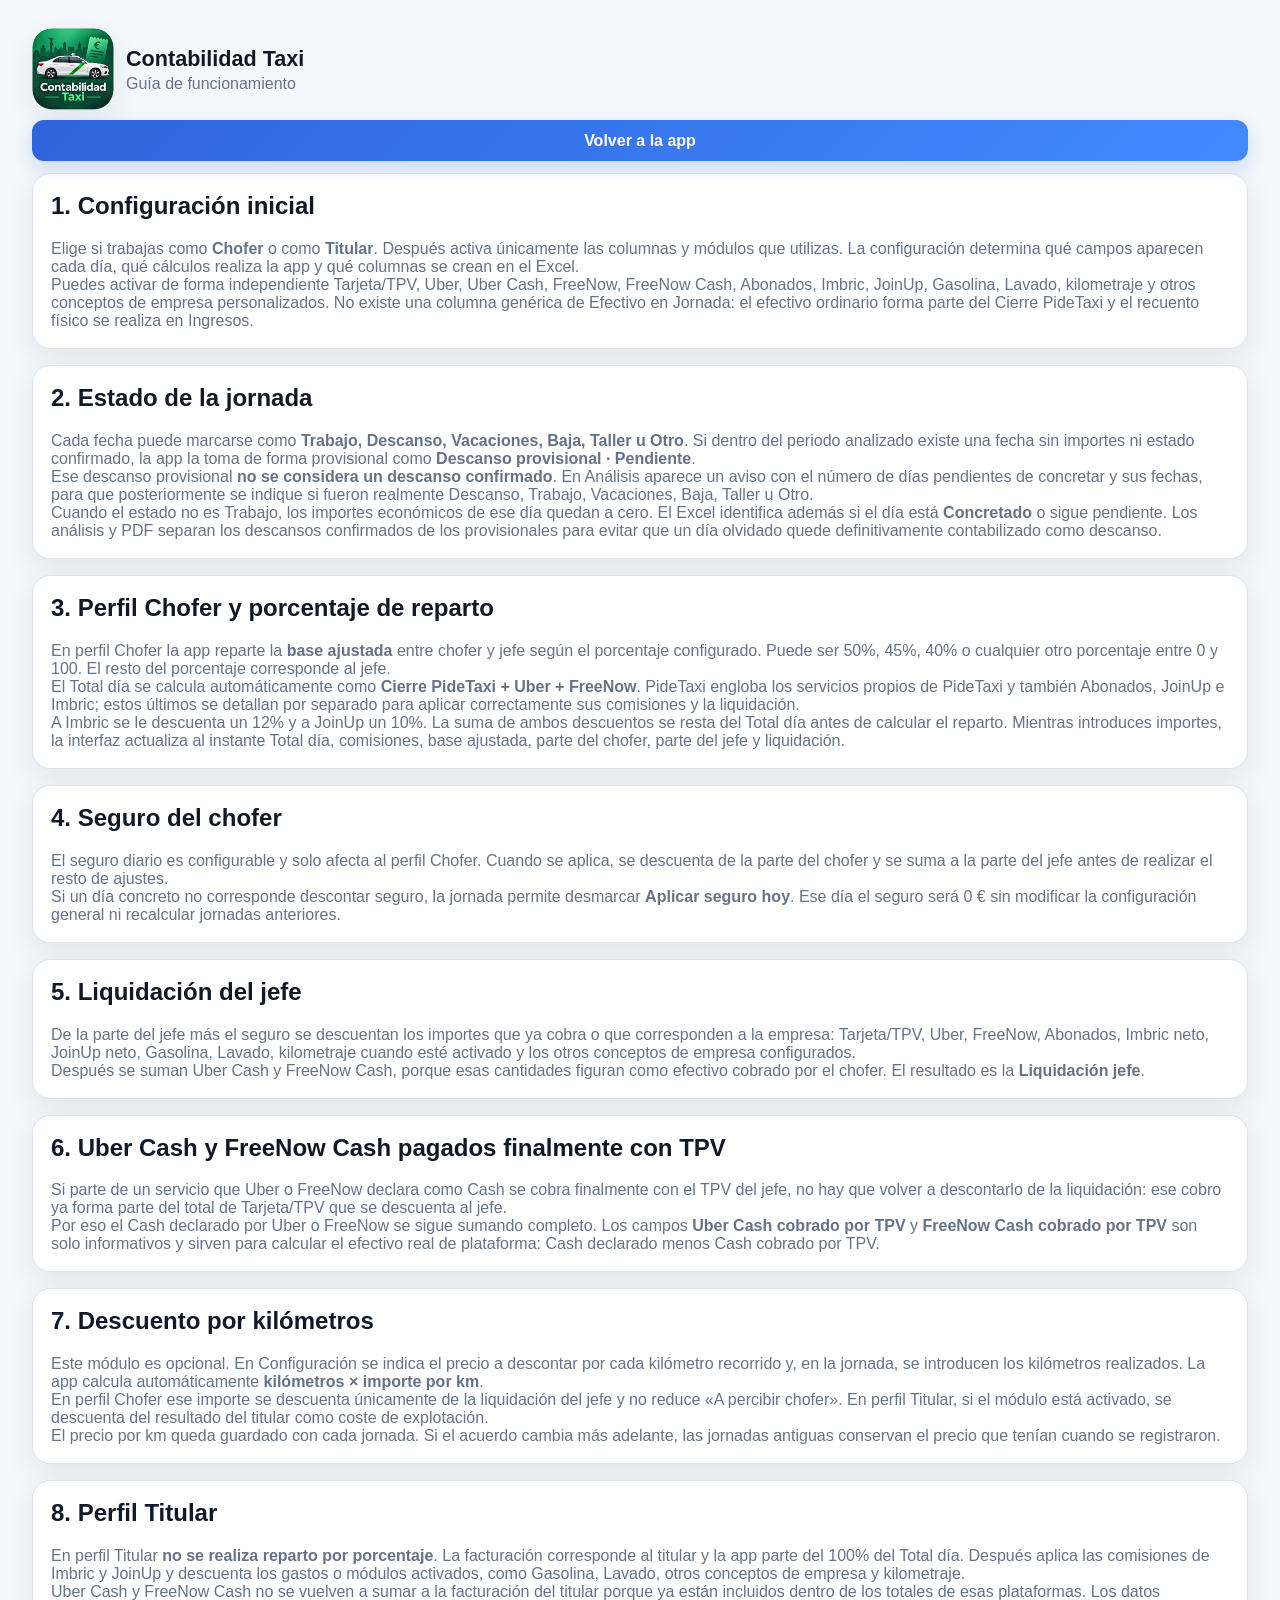
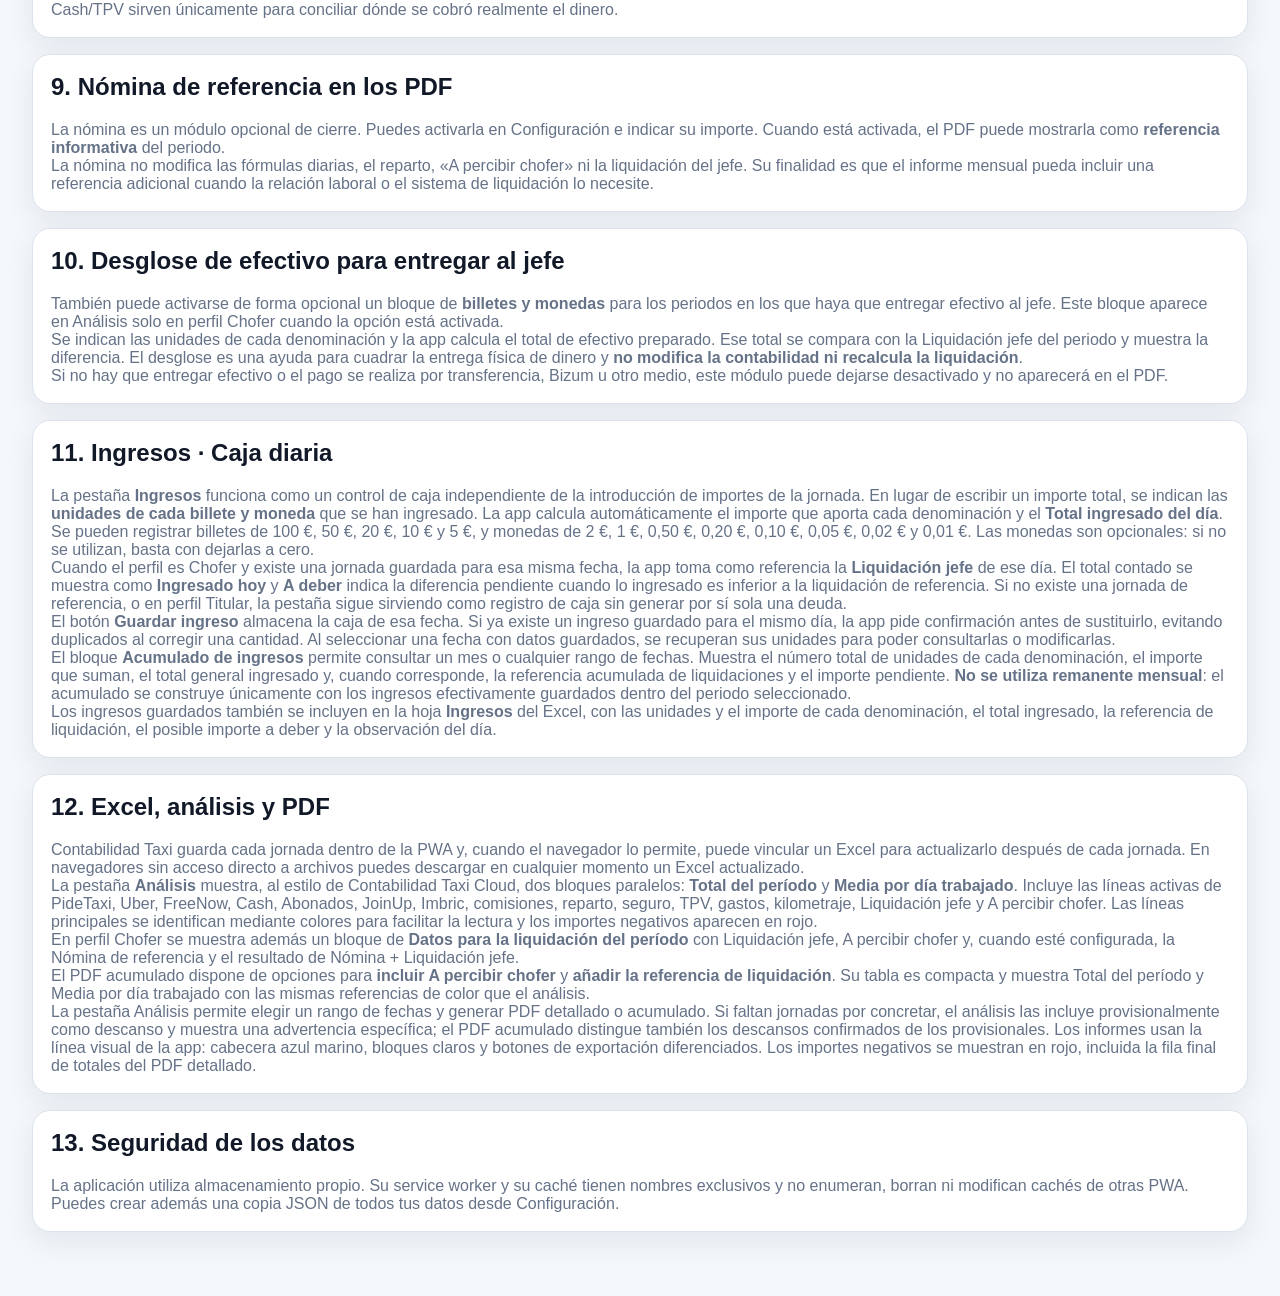
==== commit 9e4e821c: "Add files via upload" ====
--- a/instrucciones.html
+++ b/instrucciones.html
@@ -15,15 +15,14 @@
   <section class="card">
     <h2>1. Configuración inicial</h2>
     <p>Elige si trabajas como <b>Chofer</b> o como <b>Titular</b>. Después activa únicamente las columnas y módulos que utilizas. La configuración determina qué campos aparecen cada día, qué cálculos realiza la app y qué columnas se crean en el Excel.</p>
-    <p>Puedes activar de forma independiente Tarjeta/TPV, Uber, Uber Cash, FreeNow, FreeNow Cash, Abonados, Imbric, JoinUp, Gasolina, Lavado, kilometraje y otros conceptos de empresa personalizados.</p>
+    <p>Puedes activar de forma independiente Tarjeta/TPV, Uber, Uber Cash, FreeNow, FreeNow Cash, Abonados, Imbric, JoinUp, Gasolina, Lavado, kilometraje y otros conceptos de empresa personalizados. No existe una columna genérica de Efectivo en Jornada: el efectivo ordinario forma parte del Cierre PideTaxi y el recuento físico se realiza en Ingresos.</p>
   </section>
 
   <section class="card">
     <h2>2. Estado de la jornada</h2>
-    <p>Cada fecha puede marcarse como <b>Trabajo, Descanso, Vacaciones, Baja, Taller u Otro</b>.</p>
-    <p>Si dentro del periodo analizado existe un día sin importes ni estado confirmado, la app lo tratará de forma provisional como <b>Descanso pendiente de concretar</b>. En el análisis se indicará expresamente cuántos días están pendientes para distinguirlos de los descansos confirmados y evitar que un olvido de introducir datos quede registrado como un descanso definitivo.</p>
-    <p>Cuando posteriormente se concrete ese día, podrá confirmarse como <b>Descanso</b> o cambiarse a Trabajo, Vacaciones, Baja, Taller u Otro. Los estados confirmados son los que forman el histórico definitivo y los que se guardan como tales en el Excel.</p>
-    <p>Cuando el estado confirmado no es Trabajo, los importes económicos de ese día quedan a cero. Los análisis y PDF pueden mostrar el total de días trabajados, los descansos confirmados, los días pendientes de concretar y el desglose de los demás días no trabajados por motivo.</p>
+    <p>Cada fecha puede marcarse como <b>Trabajo, Descanso, Vacaciones, Baja, Taller u Otro</b>. Si dentro del periodo analizado existe una fecha sin importes ni estado confirmado, la app la toma de forma provisional como <b>Descanso provisional · Pendiente</b>.</p>
+    <p>Ese descanso provisional <b>no se considera un descanso confirmado</b>. En Análisis aparece un aviso con el número de días pendientes de concretar y sus fechas, para que posteriormente se indique si fueron realmente Descanso, Trabajo, Vacaciones, Baja, Taller u Otro.</p>
+    <p>Cuando el estado no es Trabajo, los importes económicos de ese día quedan a cero. El Excel identifica además si el día está <b>Concretado</b> o sigue pendiente. Los análisis y PDF separan los descansos confirmados de los provisionales para evitar que un día olvidado quede definitivamente contabilizado como descanso.</p>
   </section>
 
   <section class="card">
@@ -78,13 +77,23 @@
   </section>
 
   <section class="card">
-    <h2>11. Excel, análisis y PDF</h2>
-    <p>Contabilidad Taxi guarda cada jornada dentro de la PWA y, cuando el navegador lo permite, puede vincular un Excel para actualizarlo después de cada jornada. En navegadores sin acceso directo a archivos puedes descargar en cualquier momento un Excel actualizado.</p>
-    <p>La pestaña Análisis permite elegir un rango de fechas y generar PDF detallado o acumulado. Los informes usan la línea visual de la app: cabecera azul marino, bloques claros y botones de exportación diferenciados. Los importes negativos se muestran en rojo, incluida la fila final de totales del PDF detallado.</p>
+    <h2>11. Ingresos · Caja diaria</h2>
+    <p>La pestaña <b>Ingresos</b> funciona como un control de caja independiente de la introducción de importes de la jornada. En lugar de escribir un importe total, se indican las <b>unidades de cada billete y moneda</b> que se han ingresado. La app calcula automáticamente el importe que aporta cada denominación y el <b>Total ingresado del día</b>.</p>
+    <p>Se pueden registrar billetes de 100 €, 50 €, 20 €, 10 € y 5 €, y monedas de 2 €, 1 €, 0,50 €, 0,20 €, 0,10 €, 0,05 €, 0,02 € y 0,01 €. Las monedas son opcionales: si no se utilizan, basta con dejarlas a cero.</p>
+    <p>Cuando el perfil es Chofer y existe una jornada guardada para esa misma fecha, la app toma como referencia la <b>Liquidación jefe</b> de ese día. El total contado se muestra como <b>Ingresado hoy</b> y <b>A deber</b> indica la diferencia pendiente cuando lo ingresado es inferior a la liquidación de referencia. Si no existe una jornada de referencia, o en perfil Titular, la pestaña sigue sirviendo como registro de caja sin generar por sí sola una deuda.</p>
+    <p>El botón <b>Guardar ingreso</b> almacena la caja de esa fecha. Si ya existe un ingreso guardado para el mismo día, la app pide confirmación antes de sustituirlo, evitando duplicados al corregir una cantidad. Al seleccionar una fecha con datos guardados, se recuperan sus unidades para poder consultarlas o modificarlas.</p>
+    <p>El bloque <b>Acumulado de ingresos</b> permite consultar un mes o cualquier rango de fechas. Muestra el número total de unidades de cada denominación, el importe que suman, el total general ingresado y, cuando corresponde, la referencia acumulada de liquidaciones y el importe pendiente. <b>No se utiliza remanente mensual</b>: el acumulado se construye únicamente con los ingresos efectivamente guardados dentro del periodo seleccionado.</p>
+    <p>Los ingresos guardados también se incluyen en la hoja <b>Ingresos</b> del Excel, con las unidades y el importe de cada denominación, el total ingresado, la referencia de liquidación, el posible importe a deber y la observación del día.</p>
   </section>
 
   <section class="card">
-    <h2>12. Seguridad de los datos</h2>
+    <h2>12. Excel, análisis y PDF</h2>
+    <p>Contabilidad Taxi guarda cada jornada dentro de la PWA y, cuando el navegador lo permite, puede vincular un Excel para actualizarlo después de cada jornada. En navegadores sin acceso directo a archivos puedes descargar en cualquier momento un Excel actualizado.</p>
+    <p>La pestaña <b>Análisis</b> muestra, al estilo de Contabilidad Taxi Cloud, dos bloques paralelos: <b>Total del período</b> y <b>Media por día trabajado</b>. Incluye las líneas activas de PideTaxi, Uber, FreeNow, Cash, Abonados, JoinUp, Imbric, comisiones, reparto, seguro, TPV, gastos, kilometraje, Liquidación jefe y A percibir chofer. Las líneas principales se identifican mediante colores para facilitar la lectura y los importes negativos aparecen en rojo.</p><p>En perfil Chofer se muestra además un bloque de <b>Datos para la liquidación del período</b> con Liquidación jefe, A percibir chofer y, cuando esté configurada, la Nómina de referencia y el resultado de Nómina + Liquidación jefe.</p><p>El PDF acumulado dispone de opciones para <b>incluir A percibir chofer</b> y <b>añadir la referencia de liquidación</b>. Su tabla es compacta y muestra Total del período y Media por día trabajado con las mismas referencias de color que el análisis.</p><p>La pestaña Análisis permite elegir un rango de fechas y generar PDF detallado o acumulado. Si faltan jornadas por concretar, el análisis las incluye provisionalmente como descanso y muestra una advertencia específica; el PDF acumulado distingue también los descansos confirmados de los provisionales. Los informes usan la línea visual de la app: cabecera azul marino, bloques claros y botones de exportación diferenciados. Los importes negativos se muestran en rojo, incluida la fila final de totales del PDF detallado.</p>
+  </section>
+
+  <section class="card">
+    <h2>13. Seguridad de los datos</h2>
     <p>La aplicación utiliza almacenamiento propio. Su service worker y su caché tienen nombres exclusivos y no enumeran, borran ni modifican cachés de otras PWA. Puedes crear además una copia JSON de todos tus datos desde Configuración.</p>
   </section>
 </div>
--- a/styles.css
+++ b/styles.css
@@ -40,3 +40,69 @@
 
 .nonwork-day #dynamicFields,.nonwork-day #customDayFields{opacity:.48;filter:grayscale(.15)}
 .nonwork-day .calc-panel{opacity:.78}
+
+/* V1.4 · días sin datos / descanso provisional */
+.analysis-notice{margin:-4px 0 16px;padding:13px 15px;border-radius:14px;border:1px solid color-mix(in srgb,#d57b20 45%,var(--border));background:color-mix(in srgb,#d57b20 9%,var(--surface));color:var(--text);line-height:1.45}.analysis-notice b{color:#d57b20}.pending-row td{background:color-mix(in srgb,#d57b20 6%,var(--surface))!important}.pending-row td:nth-child(2){color:#d57b20;font-weight:800}
+
+
+/* V1.5 · Cabecera compacta y navegación siempre visible */
+.topbar{display:flex;flex-direction:column;align-items:stretch;justify-content:flex-start;gap:10px;margin-bottom:0;padding:10px 0 12px}
+.topbar-main{display:flex;align-items:center;justify-content:space-between;gap:18px;flex-wrap:wrap}
+.brand{display:flex;align-items:center;gap:12px;min-width:0}
+.brand-copy{min-width:0}
+.header-primary-tools{display:flex;align-items:center;gap:10px;flex-wrap:wrap;margin-left:auto}
+.header-secondary-tools{display:flex;align-items:center;justify-content:flex-end;gap:10px;flex-wrap:wrap;padding-top:8px;border-top:1px solid var(--border)}
+.theme-group{padding:5px 7px;border-radius:13px;background:var(--surface);border:1px solid var(--border);box-shadow:var(--shadow)}
+.instructions-btn{min-height:36px;white-space:nowrap}
+.tabs.tabs-sticky{position:sticky;top:0;z-index:60;margin:0 0 16px;padding:9px 0;background:color-mix(in srgb,var(--bg) 94%,transparent);backdrop-filter:blur(12px);-webkit-backdrop-filter:blur(12px);border-bottom:1px solid color-mix(in srgb,var(--border) 75%,transparent);box-shadow:0 8px 18px rgba(10,25,45,.05)}
+.tabs.tabs-sticky .tab{flex:0 0 auto}
+@media(max-width:720px){
+  .topbar{padding-top:4px}
+  .brand-logo{width:62px;height:62px;border-radius:16px}
+  .brand-copy h1{font-size:1.15em}
+  .brand-copy p{font-size:.82em}
+  .header-primary-tools{padding-left:0;margin-top:0;width:100%;gap:8px}
+  .theme-group{flex:1 1 auto;justify-content:flex-start;gap:7px}
+  .instructions-btn{flex:0 0 auto}
+  .header-secondary-tools{gap:8px;padding-top:9px}
+  .header-secondary-tools .toolbar-status{flex:1 1 100%}
+  .tabs.tabs-sticky{top:0;z-index:70;margin-left:-10px;margin-right:-10px;padding:8px 10px;scrollbar-width:none}
+  .tabs.tabs-sticky::-webkit-scrollbar{display:none}
+}
+
+/* ===== V1.6 · Ingresos por billetes y monedas ===== */
+.income-cash-card{overflow:visible}
+.income-topline{display:grid;grid-template-columns:minmax(220px,.55fr) minmax(260px,1fr);gap:14px;align-items:end;margin-bottom:4px}
+.income-reference-box{background:linear-gradient(135deg,rgba(28,77,112,.12),rgba(18,50,74,.04));border:1px solid var(--border);border-radius:14px;padding:12px 14px;min-height:74px;display:flex;flex-direction:column;justify-content:center}
+.income-reference-box small{color:var(--muted);font-weight:800}.income-reference-box strong{font-size:1.45em;margin-top:2px;font-variant-numeric:tabular-nums}.income-reference-box em{font-size:.72em;color:var(--muted);font-style:normal;margin-top:2px}
+.income-denom-section{margin-top:16px}.income-denom-head{display:flex;align-items:end;justify-content:space-between;gap:12px;margin-bottom:8px}.income-denom-head h3{margin:0}.income-denom-head p{margin:0;color:var(--muted);font-size:.78em}
+.income-denomination-grid{display:grid;grid-template-columns:repeat(auto-fit,minmax(108px,1fr));gap:9px}
+.income-denomination-item{background:var(--surface-2);border:1px solid var(--border);border-radius:13px;padding:10px;text-align:center;box-shadow:0 5px 14px rgba(0,0,0,.05)}
+.income-denomination-item span{display:block;font-weight:900;font-size:1.05em;margin-bottom:7px}.income-denomination-item input{width:100%;text-align:center;font-size:1.08em;font-weight:800;border-radius:9px;padding:9px}.income-denomination-item small{display:block;color:var(--muted);font-weight:800;margin-top:7px;font-variant-numeric:tabular-nums}
+.income-day-summary{display:grid;grid-template-columns:repeat(3,minmax(0,1fr));gap:10px;margin-top:16px}.income-day-summary>div,.income-kpis>div{background:var(--surface-2);border:1px solid var(--border);border-radius:13px;padding:11px 13px}.income-day-summary small,.income-kpis small{display:block;color:var(--muted);font-size:.75em;font-weight:800}.income-day-summary strong,.income-kpis strong{display:block;font-size:1.25em;margin-top:3px;font-variant-numeric:tabular-nums}.income-note{margin-top:14px}
+.income-range-controls{display:flex;gap:7px;align-items:center;flex-wrap:wrap;justify-content:flex-end}.income-range-controls input{background:var(--surface-2);color:var(--text);border:1px solid var(--border);border-radius:9px;padding:8px 9px}
+.income-period-summary{margin:12px 0}.income-kpis{display:grid;grid-template-columns:repeat(4,minmax(0,1fr));gap:10px;margin-bottom:12px}.income-denom-summary table{min-width:420px}.income-denom-summary th:nth-child(n+2),.income-denom-summary td:nth-child(n+2){text-align:right}
+@media(max-width:760px){.income-topline{grid-template-columns:1fr}.income-day-summary{grid-template-columns:1fr}.income-kpis{grid-template-columns:repeat(2,minmax(0,1fr))}.income-range-controls{justify-content:flex-start}.income-denom-head{align-items:flex-start;flex-direction:column}.income-denomination-grid{grid-template-columns:repeat(2,minmax(0,1fr))}}
+
+
+/* ===== V1.7 · Análisis estilo Contabilidad Taxi Cloud ===== */
+.analysis-day-kpis{grid-template-columns:repeat(auto-fit,minmax(145px,1fr));gap:10px}
+.analysis-day-kpis .kpi{padding:13px 15px}.analysis-day-kpis .kpi strong{font-size:1.35em}
+.analysis-cloud-summary{padding:16px}.analysis-summary-heading{margin-bottom:12px}.analysis-summary-heading h3{margin-bottom:4px}
+.analysis-cloud-grid{display:grid;grid-template-columns:repeat(2,minmax(0,1fr));gap:14px;align-items:start}
+.analysis-period-block{min-width:0;background:color-mix(in srgb,var(--surface-2) 68%,var(--surface));border:1px solid var(--border);border-radius:16px;padding:12px;overflow:hidden}
+.analysis-period-block.average-block{border-color:color-mix(in srgb,#35c989 28%,var(--border));background:linear-gradient(145deg,color-mix(in srgb,#35c989 5%,var(--surface)),var(--surface))}
+.analysis-block-head{display:flex;align-items:flex-end;justify-content:space-between;gap:12px;margin:0 2px 9px}.analysis-block-head h3{margin:0;font-size:1.05em}.analysis-block-head small{color:var(--muted);font-size:.72em;text-align:right}.eyebrow{display:block;color:var(--muted);font-size:.67em;font-weight:900;letter-spacing:.12em;margin-bottom:4px}
+.analysis-money-list{border:1px solid var(--border);border-radius:12px;overflow:hidden;background:var(--surface)}
+.analysis-money-row{display:grid;grid-template-columns:minmax(0,1.5fr) minmax(110px,.7fr);align-items:center;min-height:36px;border-bottom:1px solid var(--border);position:relative}.analysis-money-row:last-child{border-bottom:0}.analysis-money-row:nth-child(odd){background:color-mix(in srgb,var(--surface-2) 60%,var(--surface))}.analysis-money-row span,.analysis-money-row strong{padding:8px 11px}.analysis-money-row span{color:var(--muted);font-size:.82em}.analysis-money-row strong{border-left:1px solid var(--border);text-align:right;font-size:.88em;font-variant-numeric:tabular-nums}.analysis-money-row[class*="tone-"] span,.analysis-money-row[class*="tone-"] strong{font-weight:900;color:var(--text)}.analysis-money-row[class*="tone-"]::before{content:"";position:absolute;left:0;top:0;bottom:0;width:4px}
+.analysis-money-row.tone-total{background:color-mix(in srgb,#5f96ff 12%,var(--surface))}.analysis-money-row.tone-total::before{background:#5f96ff}
+.analysis-money-row.tone-pidetaxi{background:color-mix(in srgb,#f0bd50 12%,var(--surface))}.analysis-money-row.tone-pidetaxi::before{background:#f0bd50}
+.analysis-money-row.tone-uber{background:color-mix(in srgb,#9c7cff 12%,var(--surface))}.analysis-money-row.tone-uber::before{background:#9c7cff}
+.analysis-money-row.tone-freenow{background:color-mix(in srgb,#39b9a6 11%,var(--surface))}.analysis-money-row.tone-freenow::before{background:#39b9a6}
+.analysis-money-row.tone-card{background:color-mix(in srgb,#3dc1d3 11%,var(--surface))}.analysis-money-row.tone-card::before{background:#3dc1d3}
+.analysis-money-row.tone-boss{background:color-mix(in srgb,#f0944d 12%,var(--surface))}.analysis-money-row.tone-boss::before{background:#f0944d}
+.analysis-money-row.tone-remain{background:color-mix(in srgb,#35c989 13%,var(--surface))}.analysis-money-row.tone-remain::before{background:#35c989}
+.analysis-liquidation-card{padding:16px}.analysis-liquidation-grid{display:grid;grid-template-columns:repeat(auto-fit,minmax(190px,1fr));gap:10px}.analysis-liquidation-item{border:1px solid var(--border);background:var(--surface-2);border-radius:14px;padding:13px 14px;min-height:82px}.analysis-liquidation-item small{display:block;color:var(--muted);font-weight:800;font-size:.76em}.analysis-liquidation-item strong{display:block;font-size:1.35em;margin-top:7px;text-align:right;font-variant-numeric:tabular-nums}.analysis-liquidation-item em{display:block;color:var(--muted);font-style:normal;font-size:.7em;margin-top:3px;text-align:right}.analysis-liquidation-item.boss{border-color:color-mix(in srgb,#f0944d 40%,var(--border));background:color-mix(in srgb,#f0944d 6%,var(--surface))}.analysis-liquidation-item.reference{border-color:color-mix(in srgb,#35c989 42%,var(--border));background:color-mix(in srgb,#35c989 7%,var(--surface))}.analysis-liquidation-item.reference strong,.analysis-liquidation-item.driver strong{color:var(--good)}
+.analysis-export-tools{display:flex;flex-direction:column;align-items:flex-end;gap:9px}.pdf-inline-options{display:flex;gap:8px;flex-wrap:wrap;justify-content:flex-end}.pdf-inline-options label{display:flex;align-items:center;gap:6px;padding:7px 9px;border:1px solid var(--border);border-radius:10px;background:var(--surface-2);font-size:.76em;color:var(--muted);font-weight:750}.pdf-inline-options input{width:17px;height:17px}
+@media(max-width:900px){.analysis-cloud-grid{grid-template-columns:1fr}.analysis-export-tools{align-items:flex-start}.pdf-inline-options{justify-content:flex-start}}
+@media(max-width:620px){.analysis-money-row{grid-template-columns:minmax(0,1.25fr) minmax(100px,.75fr)}.analysis-money-row span,.analysis-money-row strong{padding:8px 9px}.analysis-liquidation-grid{grid-template-columns:1fr 1fr}}
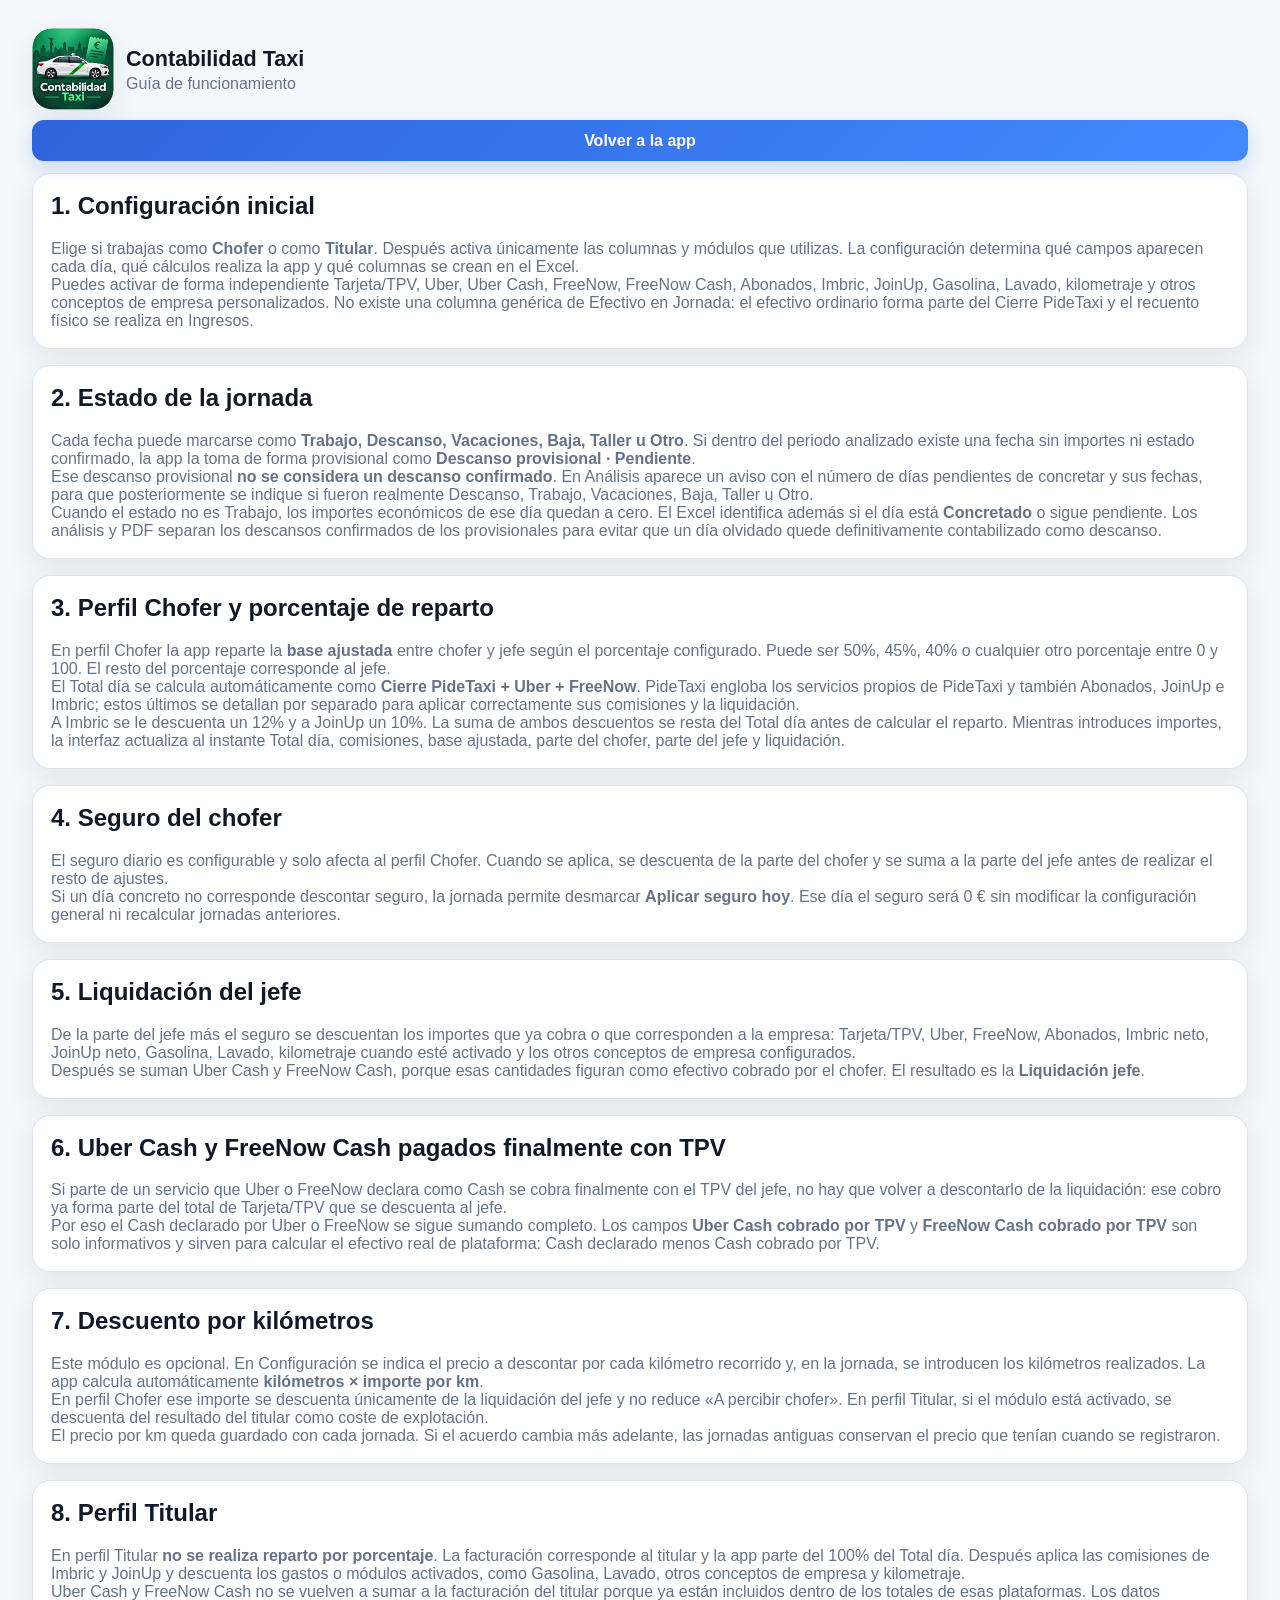
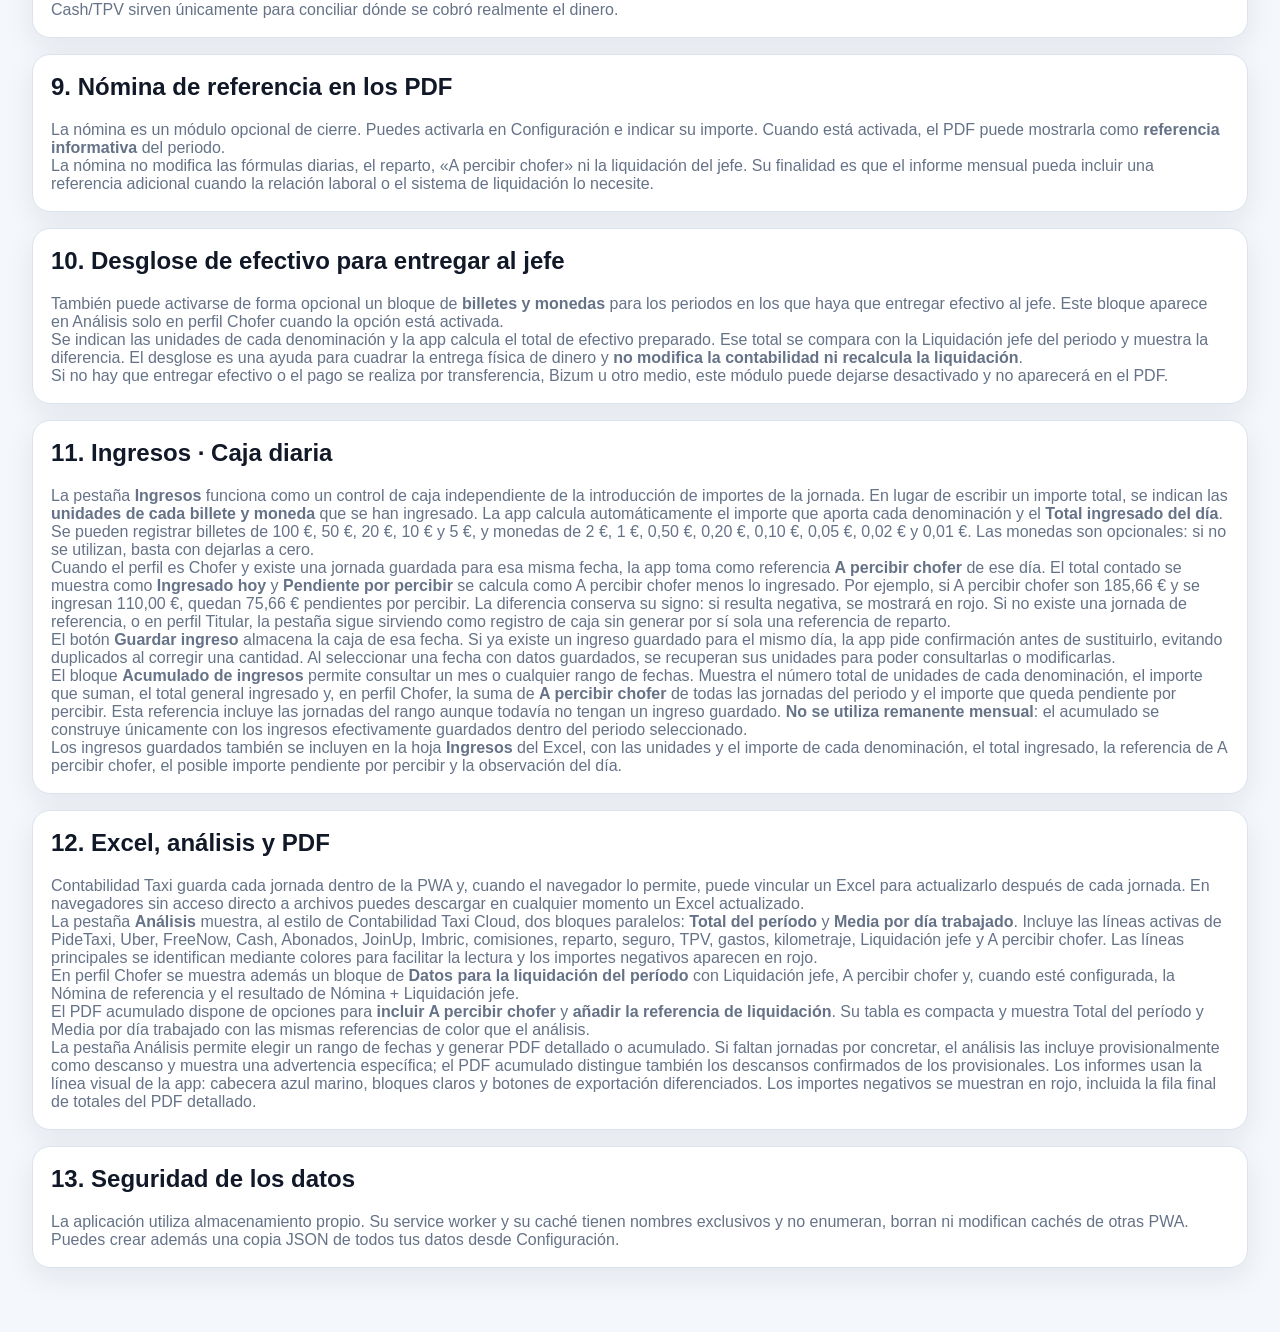
==== commit 7dc4d736: "Add files via upload" ====
--- a/instrucciones.html
+++ b/instrucciones.html
@@ -80,10 +80,10 @@
     <h2>11. Ingresos · Caja diaria</h2>
     <p>La pestaña <b>Ingresos</b> funciona como un control de caja independiente de la introducción de importes de la jornada. En lugar de escribir un importe total, se indican las <b>unidades de cada billete y moneda</b> que se han ingresado. La app calcula automáticamente el importe que aporta cada denominación y el <b>Total ingresado del día</b>.</p>
     <p>Se pueden registrar billetes de 100 €, 50 €, 20 €, 10 € y 5 €, y monedas de 2 €, 1 €, 0,50 €, 0,20 €, 0,10 €, 0,05 €, 0,02 € y 0,01 €. Las monedas son opcionales: si no se utilizan, basta con dejarlas a cero.</p>
-    <p>Cuando el perfil es Chofer y existe una jornada guardada para esa misma fecha, la app toma como referencia la <b>Liquidación jefe</b> de ese día. El total contado se muestra como <b>Ingresado hoy</b> y <b>A deber</b> indica la diferencia pendiente cuando lo ingresado es inferior a la liquidación de referencia. Si no existe una jornada de referencia, o en perfil Titular, la pestaña sigue sirviendo como registro de caja sin generar por sí sola una deuda.</p>
+    <p>Cuando el perfil es Chofer y existe una jornada guardada para esa misma fecha, la app toma como referencia <b>A percibir chofer</b> de ese día. El total contado se muestra como <b>Ingresado hoy</b> y <b>Pendiente por percibir</b> se calcula como A percibir chofer menos lo ingresado. Por ejemplo, si A percibir chofer son 185,66 € y se ingresan 110,00 €, quedan 75,66 € pendientes por percibir. La diferencia conserva su signo: si resulta negativa, se mostrará en rojo. Si no existe una jornada de referencia, o en perfil Titular, la pestaña sigue sirviendo como registro de caja sin generar por sí sola una referencia de reparto.</p>
     <p>El botón <b>Guardar ingreso</b> almacena la caja de esa fecha. Si ya existe un ingreso guardado para el mismo día, la app pide confirmación antes de sustituirlo, evitando duplicados al corregir una cantidad. Al seleccionar una fecha con datos guardados, se recuperan sus unidades para poder consultarlas o modificarlas.</p>
-    <p>El bloque <b>Acumulado de ingresos</b> permite consultar un mes o cualquier rango de fechas. Muestra el número total de unidades de cada denominación, el importe que suman, el total general ingresado y, cuando corresponde, la referencia acumulada de liquidaciones y el importe pendiente. <b>No se utiliza remanente mensual</b>: el acumulado se construye únicamente con los ingresos efectivamente guardados dentro del periodo seleccionado.</p>
-    <p>Los ingresos guardados también se incluyen en la hoja <b>Ingresos</b> del Excel, con las unidades y el importe de cada denominación, el total ingresado, la referencia de liquidación, el posible importe a deber y la observación del día.</p>
+    <p>El bloque <b>Acumulado de ingresos</b> permite consultar un mes o cualquier rango de fechas. Muestra el número total de unidades de cada denominación, el importe que suman, el total general ingresado y, en perfil Chofer, la suma de <b>A percibir chofer</b> de todas las jornadas del periodo y el importe que queda pendiente por percibir. Esta referencia incluye las jornadas del rango aunque todavía no tengan un ingreso guardado. <b>No se utiliza remanente mensual</b>: el acumulado se construye únicamente con los ingresos efectivamente guardados dentro del periodo seleccionado.</p>
+    <p>Los ingresos guardados también se incluyen en la hoja <b>Ingresos</b> del Excel, con las unidades y el importe de cada denominación, el total ingresado, la referencia de A percibir chofer, el posible importe pendiente por percibir y la observación del día.</p>
   </section>
 
   <section class="card">
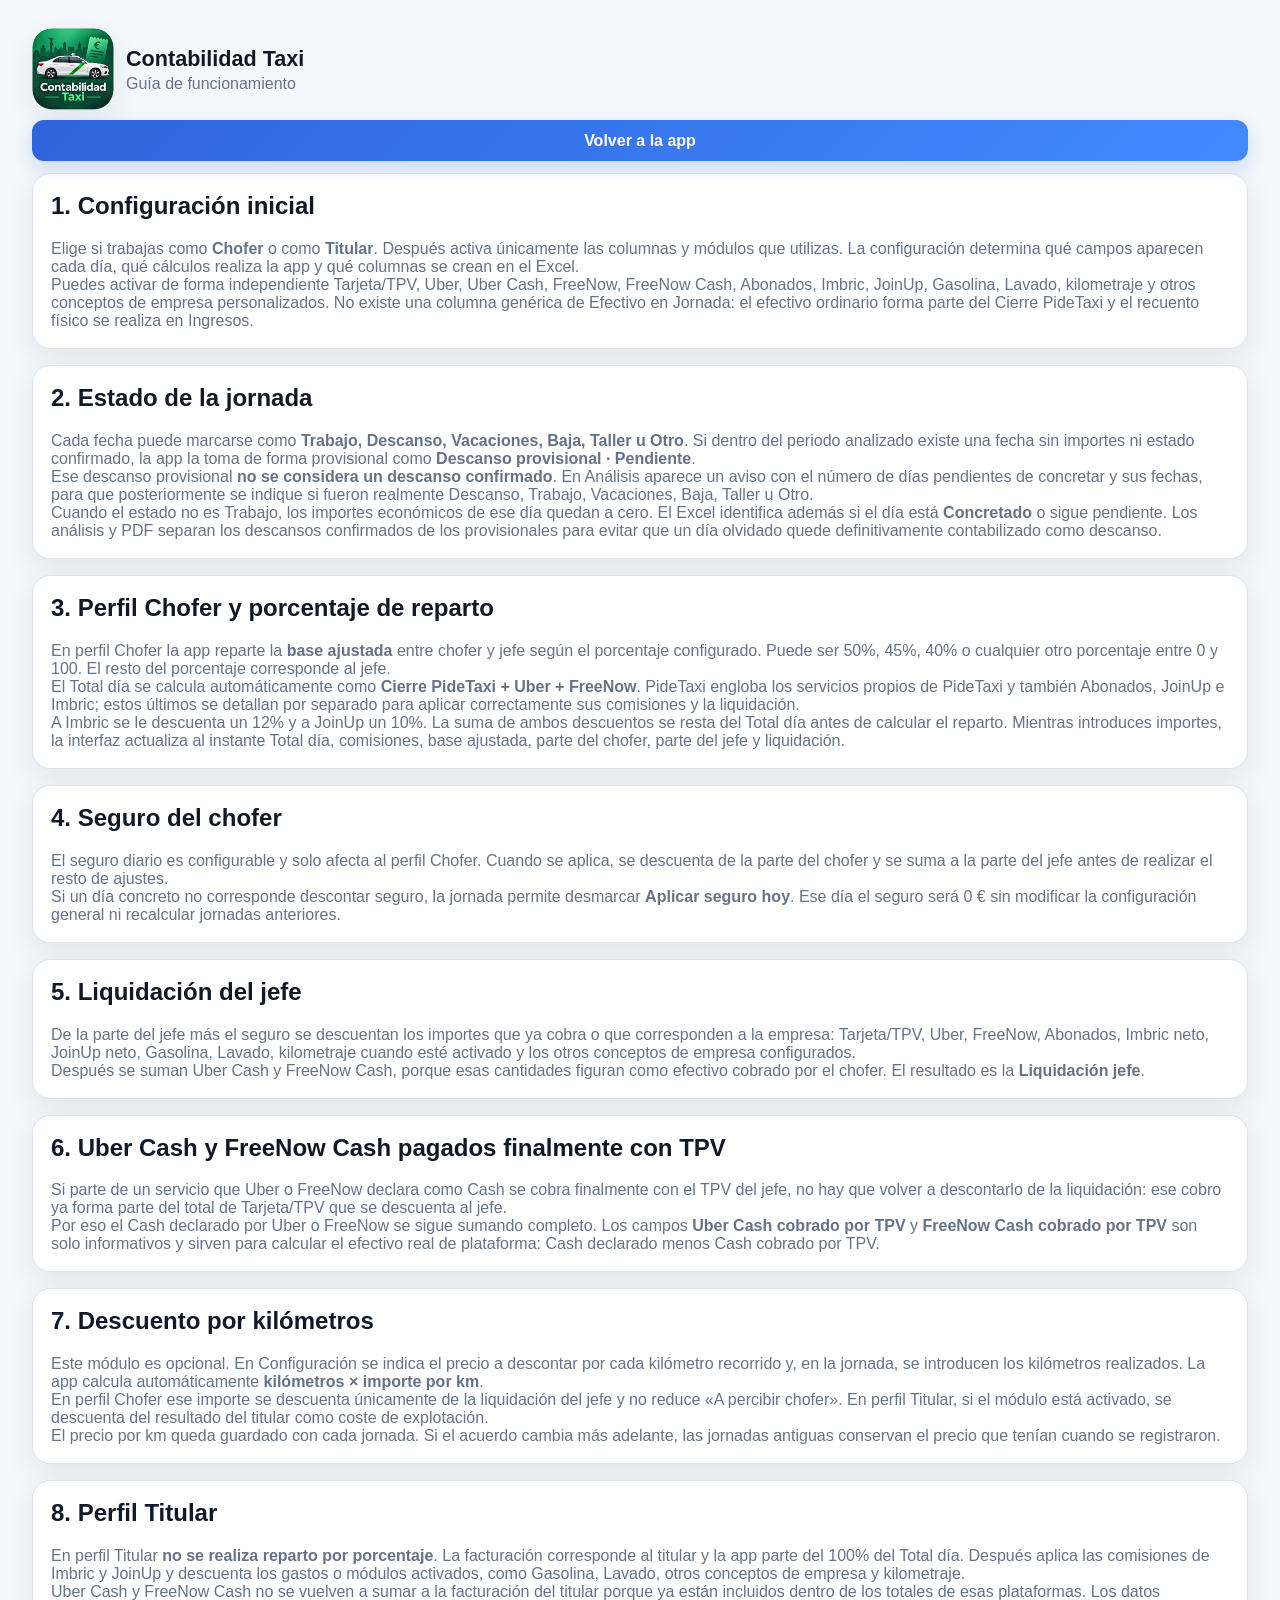
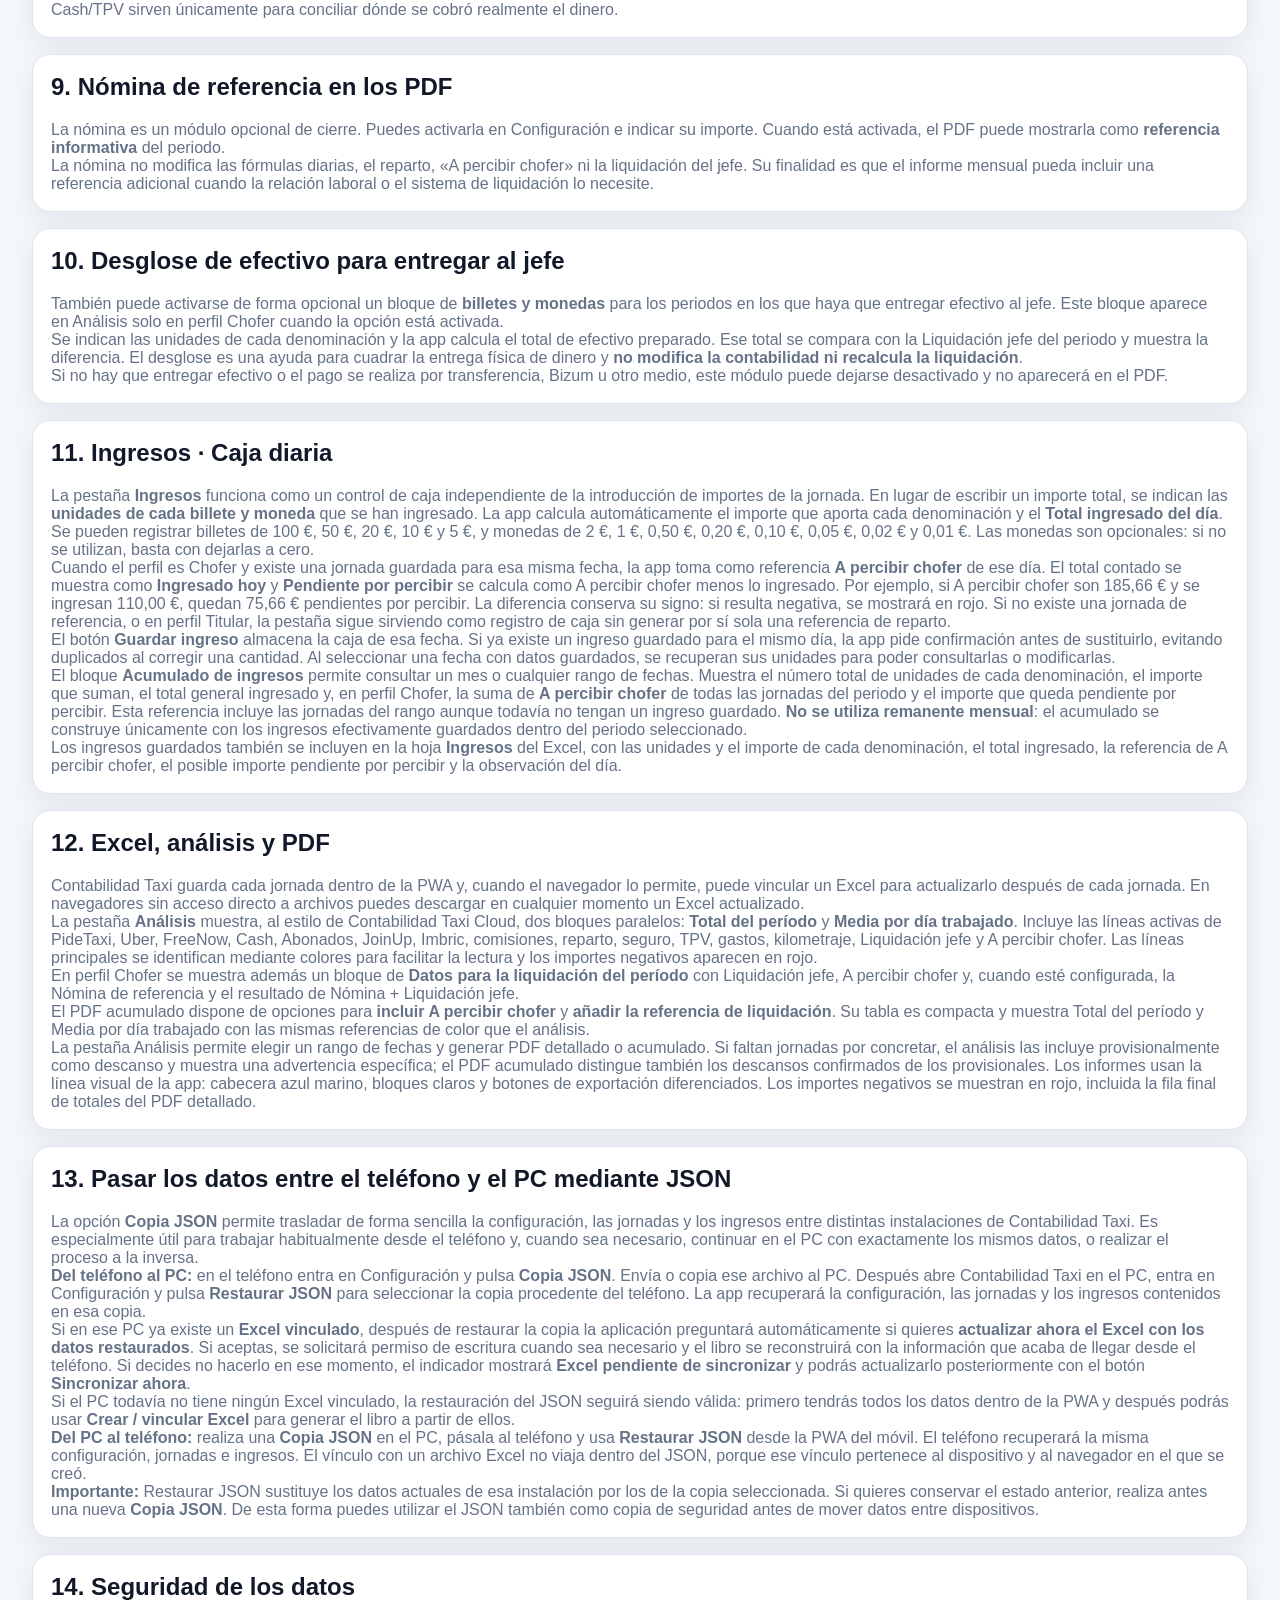
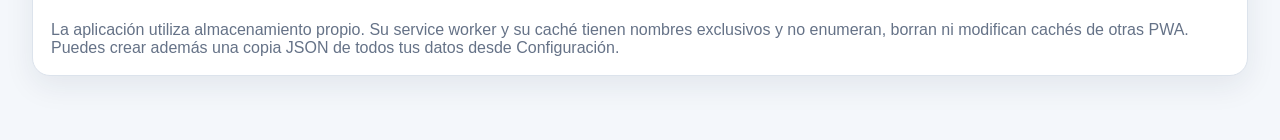
==== commit 4279fb00: "Add files via upload" ====
--- a/instrucciones.html
+++ b/instrucciones.html
@@ -93,7 +93,17 @@
   </section>
 
   <section class="card">
-    <h2>13. Seguridad de los datos</h2>
+    <h2>13. Pasar los datos entre el teléfono y el PC mediante JSON</h2>
+    <p>La opción <b>Copia JSON</b> permite trasladar de forma sencilla la configuración, las jornadas y los ingresos entre distintas instalaciones de Contabilidad Taxi. Es especialmente útil para trabajar habitualmente desde el teléfono y, cuando sea necesario, continuar en el PC con exactamente los mismos datos, o realizar el proceso a la inversa.</p>
+    <p><b>Del teléfono al PC:</b> en el teléfono entra en Configuración y pulsa <b>Copia JSON</b>. Envía o copia ese archivo al PC. Después abre Contabilidad Taxi en el PC, entra en Configuración y pulsa <b>Restaurar JSON</b> para seleccionar la copia procedente del teléfono. La app recuperará la configuración, las jornadas y los ingresos contenidos en esa copia.</p>
+    <p>Si en ese PC ya existe un <b>Excel vinculado</b>, después de restaurar la copia la aplicación preguntará automáticamente si quieres <b>actualizar ahora el Excel con los datos restaurados</b>. Si aceptas, se solicitará permiso de escritura cuando sea necesario y el libro se reconstruirá con la información que acaba de llegar desde el teléfono. Si decides no hacerlo en ese momento, el indicador mostrará <b>Excel pendiente de sincronizar</b> y podrás actualizarlo posteriormente con el botón <b>Sincronizar ahora</b>.</p>
+    <p>Si el PC todavía no tiene ningún Excel vinculado, la restauración del JSON seguirá siendo válida: primero tendrás todos los datos dentro de la PWA y después podrás usar <b>Crear / vincular Excel</b> para generar el libro a partir de ellos.</p>
+    <p><b>Del PC al teléfono:</b> realiza una <b>Copia JSON</b> en el PC, pásala al teléfono y usa <b>Restaurar JSON</b> desde la PWA del móvil. El teléfono recuperará la misma configuración, jornadas e ingresos. El vínculo con un archivo Excel no viaja dentro del JSON, porque ese vínculo pertenece al dispositivo y al navegador en el que se creó.</p>
+    <p><b>Importante:</b> Restaurar JSON sustituye los datos actuales de esa instalación por los de la copia seleccionada. Si quieres conservar el estado anterior, realiza antes una nueva <b>Copia JSON</b>. De esta forma puedes utilizar el JSON también como copia de seguridad antes de mover datos entre dispositivos.</p>
+  </section>
+
+  <section class="card">
+    <h2>14. Seguridad de los datos</h2>
     <p>La aplicación utiliza almacenamiento propio. Su service worker y su caché tienen nombres exclusivos y no enumeran, borran ni modifican cachés de otras PWA. Puedes crear además una copia JSON de todos tus datos desde Configuración.</p>
   </section>
 </div>
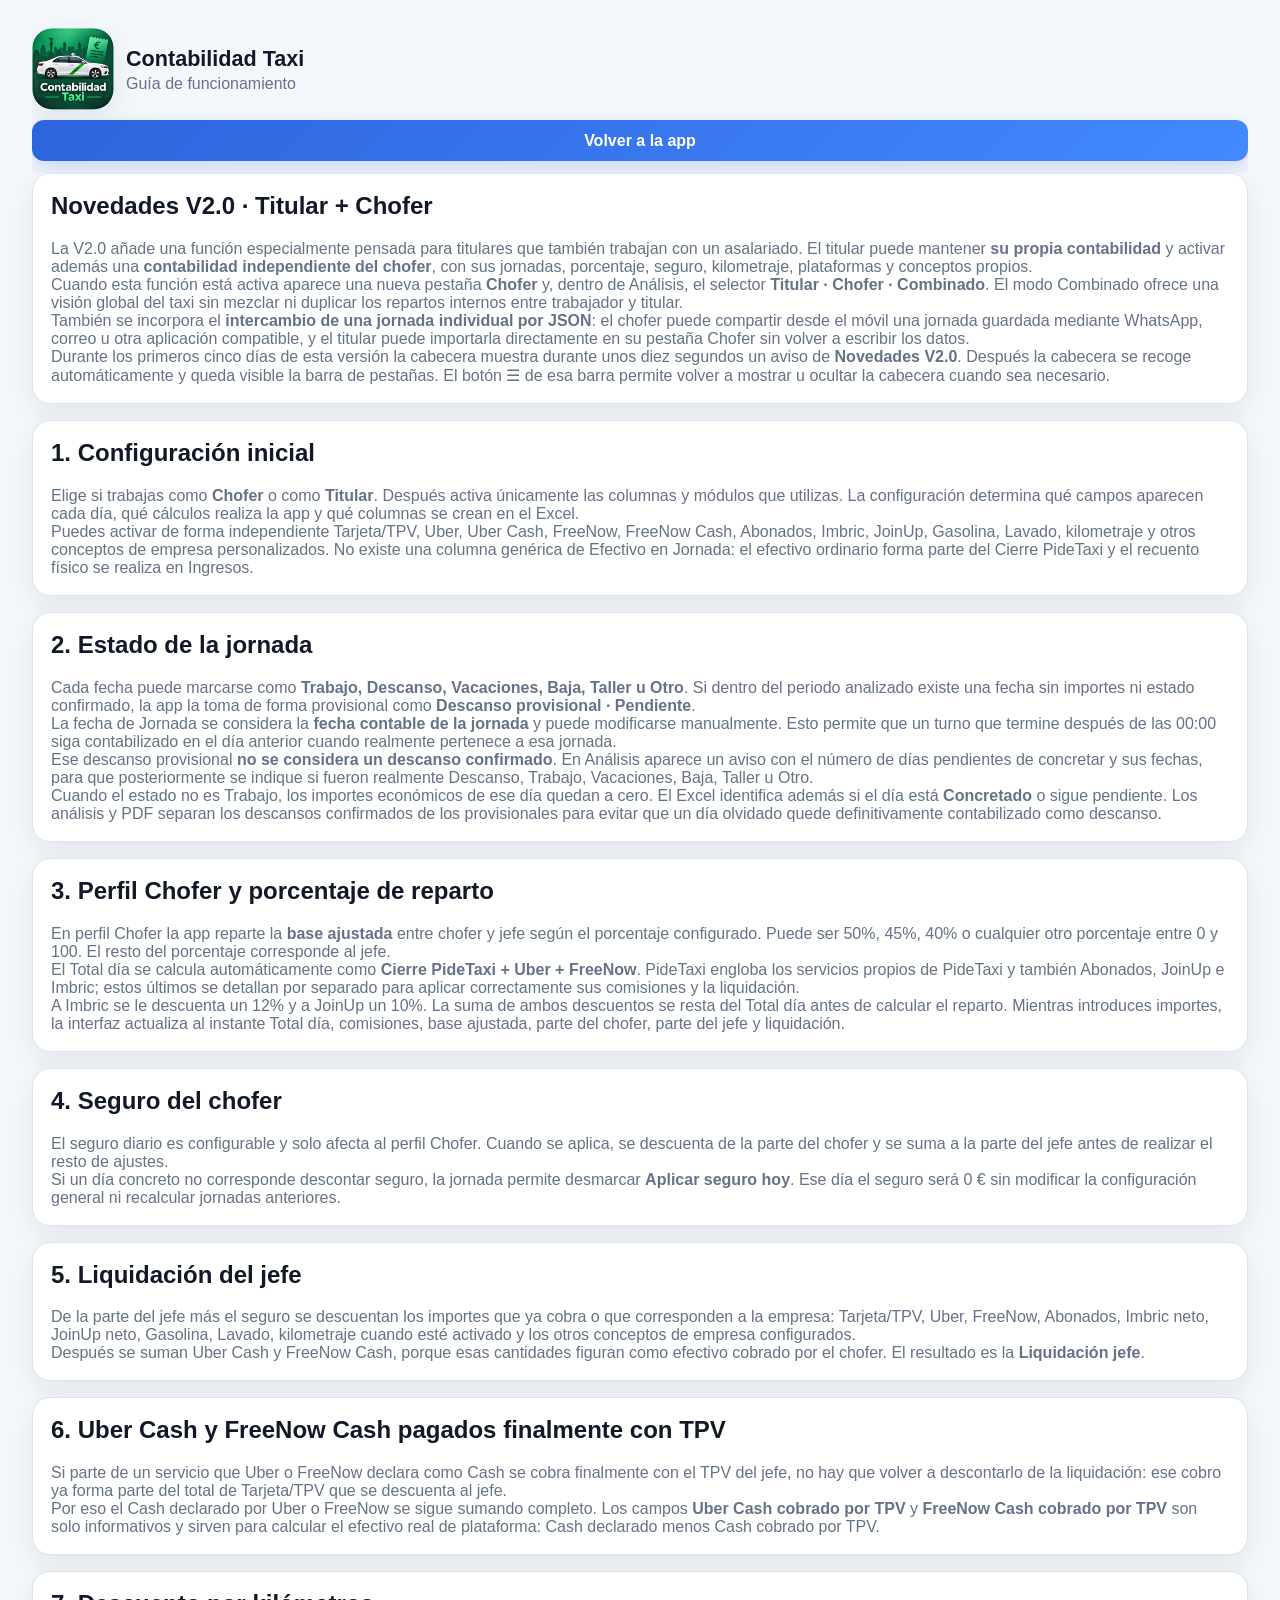
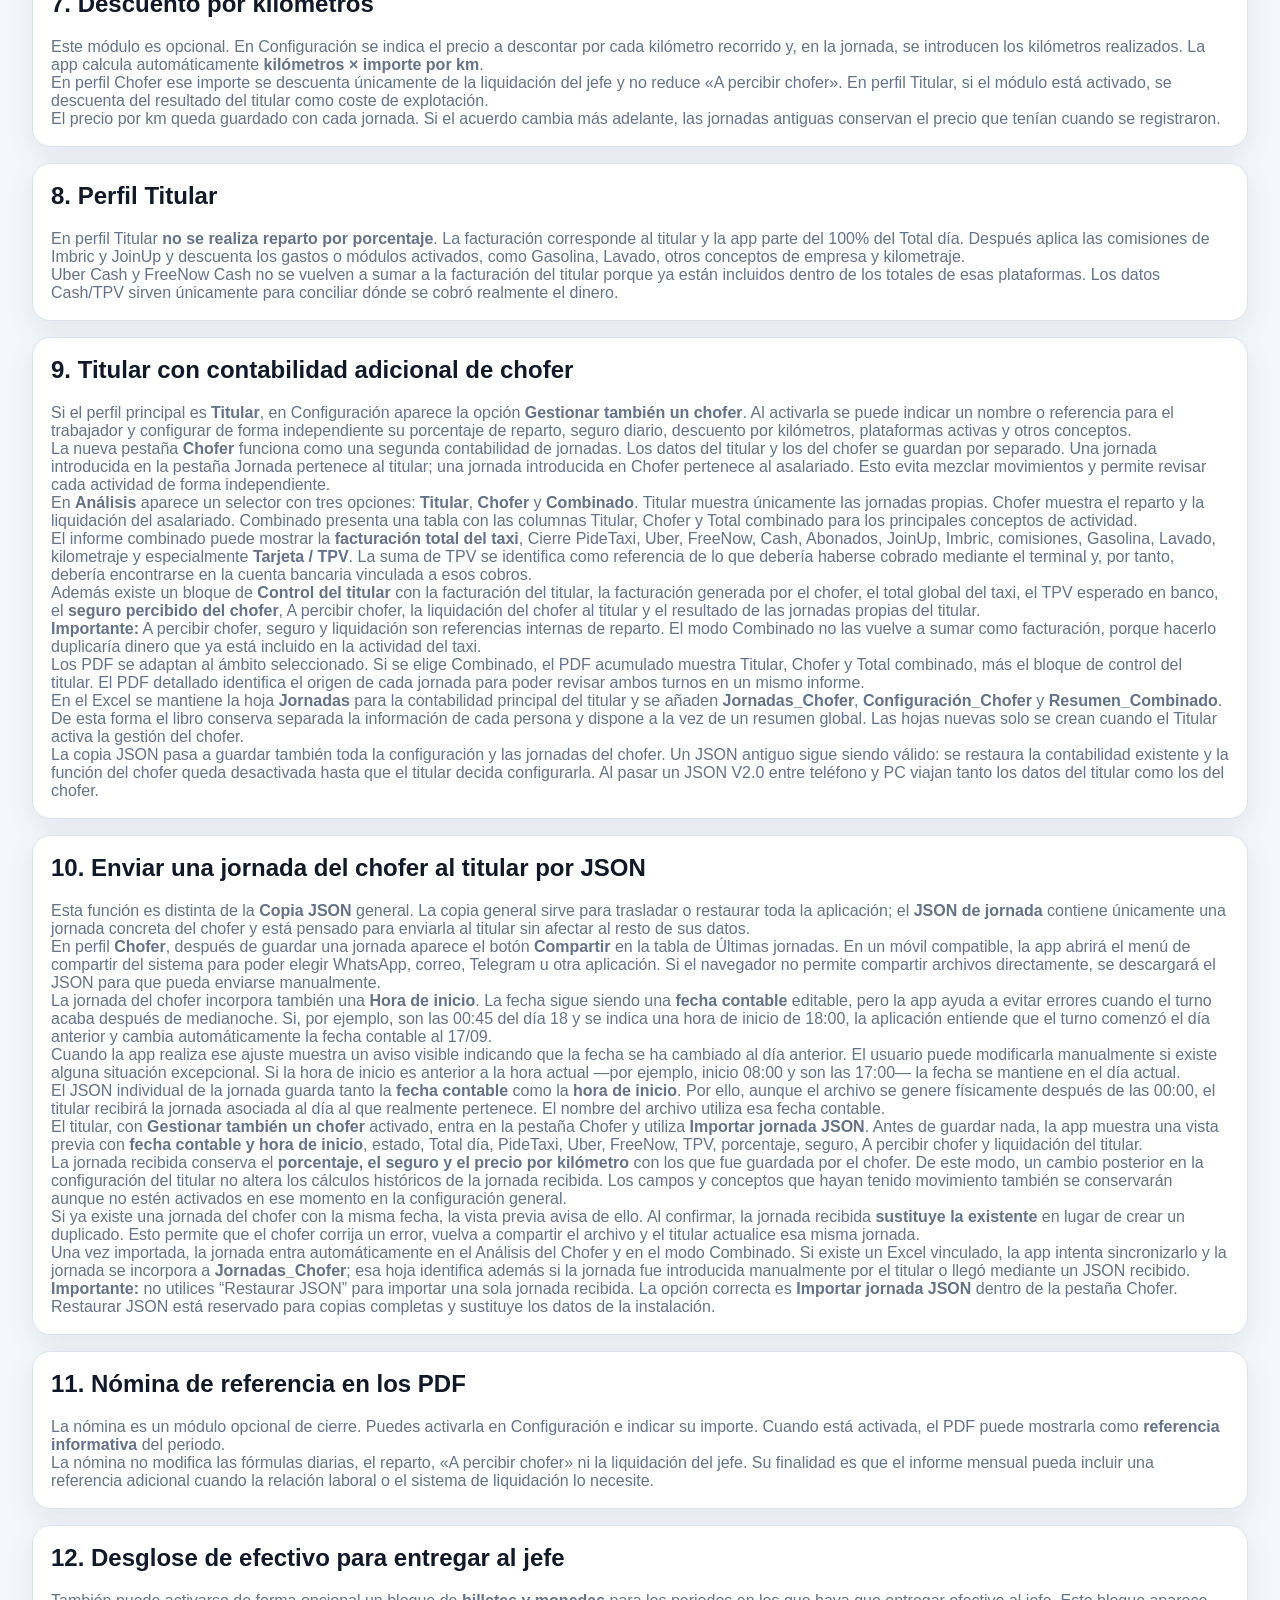
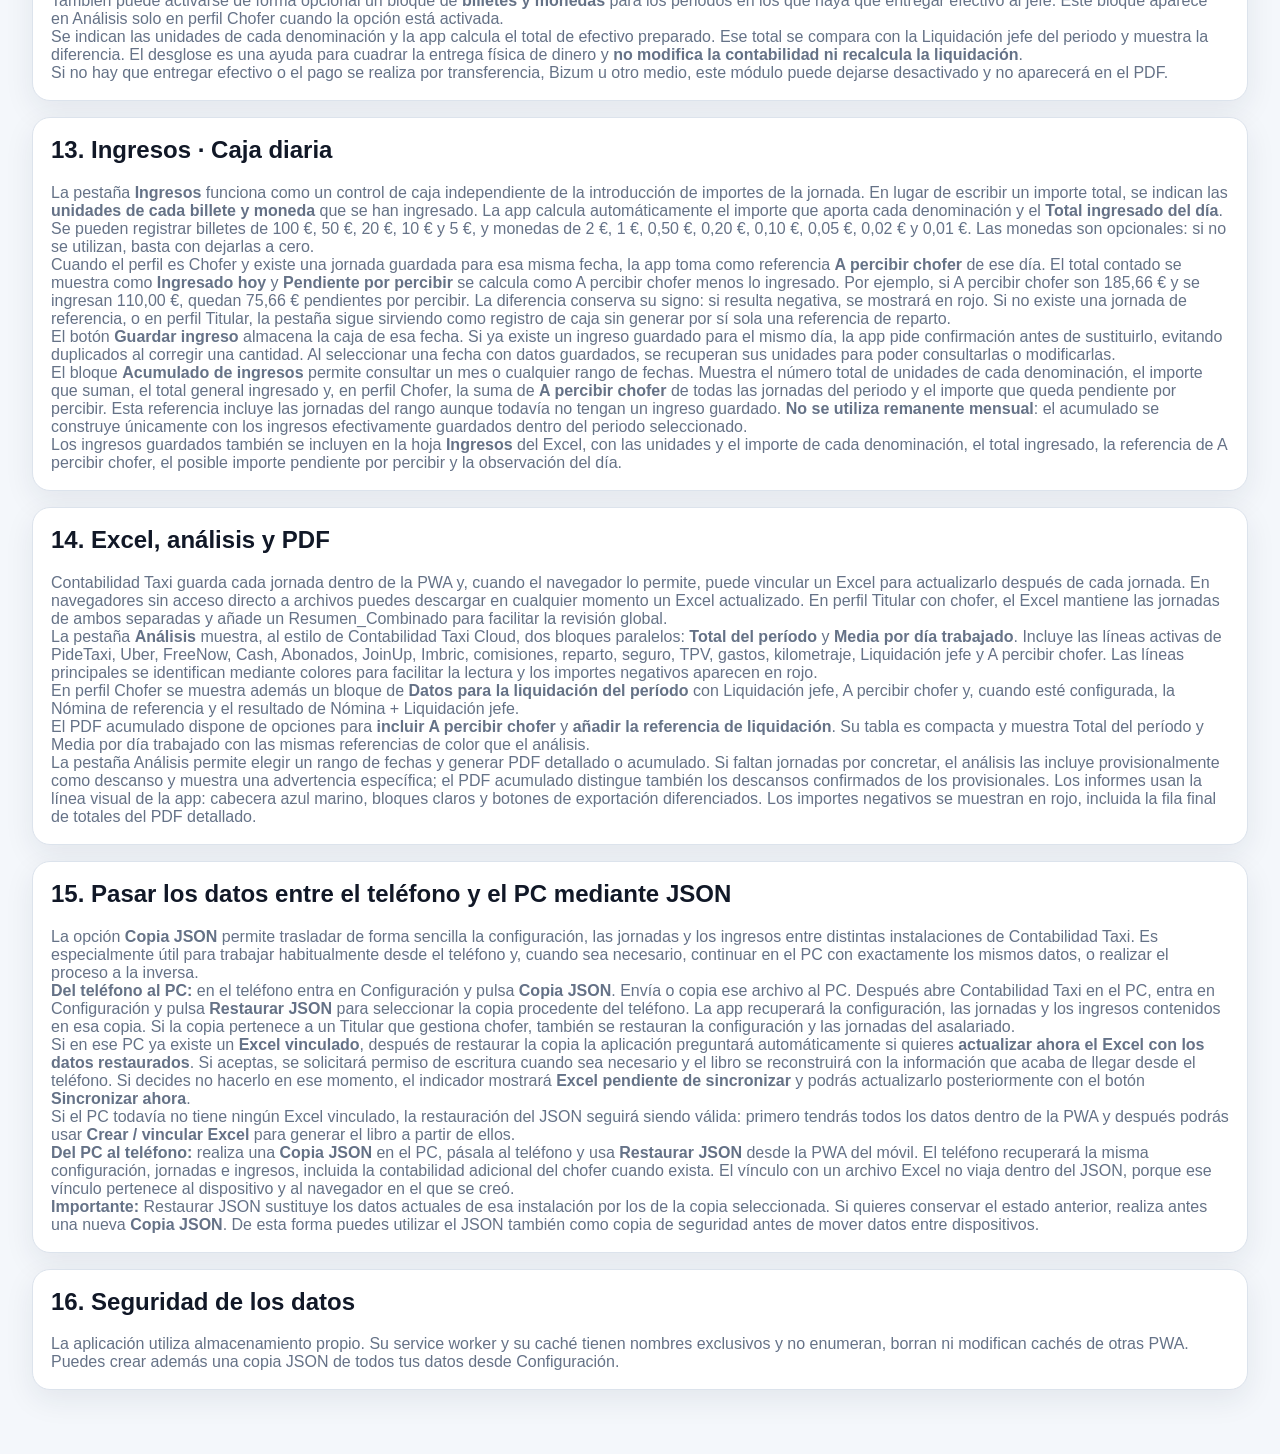
==== commit b413071c: "Add files via upload" ====
--- a/instrucciones.html
+++ b/instrucciones.html
@@ -12,6 +12,14 @@
     <a class="btn btn-primary" href="index.html">Volver a la app</a>
   </header>
 
+  <section id="novedades-v2" class="card">
+    <h2>Novedades V2.0 · Titular + Chofer</h2>
+    <p>La V2.0 añade una función especialmente pensada para titulares que también trabajan con un asalariado. El titular puede mantener <b>su propia contabilidad</b> y activar además una <b>contabilidad independiente del chofer</b>, con sus jornadas, porcentaje, seguro, kilometraje, plataformas y conceptos propios.</p>
+    <p>Cuando esta función está activa aparece una nueva pestaña <b>Chofer</b> y, dentro de Análisis, el selector <b>Titular · Chofer · Combinado</b>. El modo Combinado ofrece una visión global del taxi sin mezclar ni duplicar los repartos internos entre trabajador y titular.</p>
+    <p>También se incorpora el <b>intercambio de una jornada individual por JSON</b>: el chofer puede compartir desde el móvil una jornada guardada mediante WhatsApp, correo u otra aplicación compatible, y el titular puede importarla directamente en su pestaña Chofer sin volver a escribir los datos.</p>
+    <p>Durante los primeros cinco días de esta versión la cabecera muestra durante unos diez segundos un aviso de <b>Novedades V2.0</b>. Después la cabecera se recoge automáticamente y queda visible la barra de pestañas. El botón ☰ de esa barra permite volver a mostrar u ocultar la cabecera cuando sea necesario.</p>
+  </section>
+
   <section class="card">
     <h2>1. Configuración inicial</h2>
     <p>Elige si trabajas como <b>Chofer</b> o como <b>Titular</b>. Después activa únicamente las columnas y módulos que utilizas. La configuración determina qué campos aparecen cada día, qué cálculos realiza la app y qué columnas se crean en el Excel.</p>
@@ -21,6 +29,7 @@
   <section class="card">
     <h2>2. Estado de la jornada</h2>
     <p>Cada fecha puede marcarse como <b>Trabajo, Descanso, Vacaciones, Baja, Taller u Otro</b>. Si dentro del periodo analizado existe una fecha sin importes ni estado confirmado, la app la toma de forma provisional como <b>Descanso provisional · Pendiente</b>.</p>
+    <p>La fecha de Jornada se considera la <b>fecha contable de la jornada</b> y puede modificarse manualmente. Esto permite que un turno que termine después de las 00:00 siga contabilizado en el día anterior cuando realmente pertenece a esa jornada.</p>
     <p>Ese descanso provisional <b>no se considera un descanso confirmado</b>. En Análisis aparece un aviso con el número de días pendientes de concretar y sus fechas, para que posteriormente se indique si fueron realmente Descanso, Trabajo, Vacaciones, Baja, Taller u Otro.</p>
     <p>Cuando el estado no es Trabajo, los importes económicos de ese día quedan a cero. El Excel identifica además si el día está <b>Concretado</b> o sigue pendiente. Los análisis y PDF separan los descansos confirmados de los provisionales para evitar que un día olvidado quede definitivamente contabilizado como descanso.</p>
   </section>
@@ -64,20 +73,47 @@
   </section>
 
   <section class="card">
-    <h2>9. Nómina de referencia en los PDF</h2>
+    <h2>9. Titular con contabilidad adicional de chofer</h2>
+    <p>Si el perfil principal es <b>Titular</b>, en Configuración aparece la opción <b>Gestionar también un chofer</b>. Al activarla se puede indicar un nombre o referencia para el trabajador y configurar de forma independiente su porcentaje de reparto, seguro diario, descuento por kilómetros, plataformas activas y otros conceptos.</p>
+    <p>La nueva pestaña <b>Chofer</b> funciona como una segunda contabilidad de jornadas. Los datos del titular y los del chofer se guardan por separado. Una jornada introducida en la pestaña Jornada pertenece al titular; una jornada introducida en Chofer pertenece al asalariado. Esto evita mezclar movimientos y permite revisar cada actividad de forma independiente.</p>
+    <p>En <b>Análisis</b> aparece un selector con tres opciones: <b>Titular</b>, <b>Chofer</b> y <b>Combinado</b>. Titular muestra únicamente las jornadas propias. Chofer muestra el reparto y la liquidación del asalariado. Combinado presenta una tabla con las columnas Titular, Chofer y Total combinado para los principales conceptos de actividad.</p>
+    <p>El informe combinado puede mostrar la <b>facturación total del taxi</b>, Cierre PideTaxi, Uber, FreeNow, Cash, Abonados, JoinUp, Imbric, comisiones, Gasolina, Lavado, kilometraje y especialmente <b>Tarjeta / TPV</b>. La suma de TPV se identifica como referencia de lo que debería haberse cobrado mediante el terminal y, por tanto, debería encontrarse en la cuenta bancaria vinculada a esos cobros.</p>
+    <p>Además existe un bloque de <b>Control del titular</b> con la facturación del titular, la facturación generada por el chofer, el total global del taxi, el TPV esperado en banco, el <b>seguro percibido del chofer</b>, A percibir chofer, la liquidación del chofer al titular y el resultado de las jornadas propias del titular.</p>
+    <p><b>Importante:</b> A percibir chofer, seguro y liquidación son referencias internas de reparto. El modo Combinado no las vuelve a sumar como facturación, porque hacerlo duplicaría dinero que ya está incluido en la actividad del taxi.</p>
+    <p>Los PDF se adaptan al ámbito seleccionado. Si se elige Combinado, el PDF acumulado muestra Titular, Chofer y Total combinado, más el bloque de control del titular. El PDF detallado identifica el origen de cada jornada para poder revisar ambos turnos en un mismo informe.</p>
+    <p>En el Excel se mantiene la hoja <b>Jornadas</b> para la contabilidad principal del titular y se añaden <b>Jornadas_Chofer</b>, <b>Configuración_Chofer</b> y <b>Resumen_Combinado</b>. De esta forma el libro conserva separada la información de cada persona y dispone a la vez de un resumen global. Las hojas nuevas solo se crean cuando el Titular activa la gestión del chofer.</p>
+    <p>La copia JSON pasa a guardar también toda la configuración y las jornadas del chofer. Un JSON antiguo sigue siendo válido: se restaura la contabilidad existente y la función del chofer queda desactivada hasta que el titular decida configurarla. Al pasar un JSON V2.0 entre teléfono y PC viajan tanto los datos del titular como los del chofer.</p>
+  </section>
+
+  <section class="card">
+    <h2>10. Enviar una jornada del chofer al titular por JSON</h2>
+    <p>Esta función es distinta de la <b>Copia JSON</b> general. La copia general sirve para trasladar o restaurar toda la aplicación; el <b>JSON de jornada</b> contiene únicamente una jornada concreta del chofer y está pensado para enviarla al titular sin afectar al resto de sus datos.</p>
+    <p>En perfil <b>Chofer</b>, después de guardar una jornada aparece el botón <b>Compartir</b> en la tabla de Últimas jornadas. En un móvil compatible, la app abrirá el menú de compartir del sistema para poder elegir WhatsApp, correo, Telegram u otra aplicación. Si el navegador no permite compartir archivos directamente, se descargará el JSON para que pueda enviarse manualmente.</p>
+    <p>La jornada del chofer incorpora también una <b>Hora de inicio</b>. La fecha sigue siendo una <b>fecha contable</b> editable, pero la app ayuda a evitar errores cuando el turno acaba después de medianoche. Si, por ejemplo, son las 00:45 del día 18 y se indica una hora de inicio de 18:00, la aplicación entiende que el turno comenzó el día anterior y cambia automáticamente la fecha contable al 17/09.</p>
+    <p>Cuando la app realiza ese ajuste muestra un aviso visible indicando que la fecha se ha cambiado al día anterior. El usuario puede modificarla manualmente si existe alguna situación excepcional. Si la hora de inicio es anterior a la hora actual —por ejemplo, inicio 08:00 y son las 17:00— la fecha se mantiene en el día actual.</p>
+    <p>El JSON individual de la jornada guarda tanto la <b>fecha contable</b> como la <b>hora de inicio</b>. Por ello, aunque el archivo se genere físicamente después de las 00:00, el titular recibirá la jornada asociada al día al que realmente pertenece. El nombre del archivo utiliza esa fecha contable.</p>
+    <p>El titular, con <b>Gestionar también un chofer</b> activado, entra en la pestaña Chofer y utiliza <b>Importar jornada JSON</b>. Antes de guardar nada, la app muestra una vista previa con <b>fecha contable y hora de inicio</b>, estado, Total día, PideTaxi, Uber, FreeNow, TPV, porcentaje, seguro, A percibir chofer y liquidación del titular.</p>
+    <p>La jornada recibida conserva el <b>porcentaje, el seguro y el precio por kilómetro</b> con los que fue guardada por el chofer. De este modo, un cambio posterior en la configuración del titular no altera los cálculos históricos de la jornada recibida. Los campos y conceptos que hayan tenido movimiento también se conservarán aunque no estén activados en ese momento en la configuración general.</p>
+    <p>Si ya existe una jornada del chofer con la misma fecha, la vista previa avisa de ello. Al confirmar, la jornada recibida <b>sustituye la existente</b> en lugar de crear un duplicado. Esto permite que el chofer corrija un error, vuelva a compartir el archivo y el titular actualice esa misma jornada.</p>
+    <p>Una vez importada, la jornada entra automáticamente en el Análisis del Chofer y en el modo Combinado. Si existe un Excel vinculado, la app intenta sincronizarlo y la jornada se incorpora a <b>Jornadas_Chofer</b>; esa hoja identifica además si la jornada fue introducida manualmente por el titular o llegó mediante un JSON recibido.</p>
+    <p><b>Importante:</b> no utilices “Restaurar JSON” para importar una sola jornada recibida. La opción correcta es <b>Importar jornada JSON</b> dentro de la pestaña Chofer. Restaurar JSON está reservado para copias completas y sustituye los datos de la instalación.</p>
+  </section>
+
+  <section class="card">
+    <h2>11. Nómina de referencia en los PDF</h2>
     <p>La nómina es un módulo opcional de cierre. Puedes activarla en Configuración e indicar su importe. Cuando está activada, el PDF puede mostrarla como <b>referencia informativa</b> del periodo.</p>
     <p>La nómina no modifica las fórmulas diarias, el reparto, «A percibir chofer» ni la liquidación del jefe. Su finalidad es que el informe mensual pueda incluir una referencia adicional cuando la relación laboral o el sistema de liquidación lo necesite.</p>
   </section>
 
   <section class="card">
-    <h2>10. Desglose de efectivo para entregar al jefe</h2>
+    <h2>12. Desglose de efectivo para entregar al jefe</h2>
     <p>También puede activarse de forma opcional un bloque de <b>billetes y monedas</b> para los periodos en los que haya que entregar efectivo al jefe. Este bloque aparece en Análisis solo en perfil Chofer cuando la opción está activada.</p>
     <p>Se indican las unidades de cada denominación y la app calcula el total de efectivo preparado. Ese total se compara con la Liquidación jefe del periodo y muestra la diferencia. El desglose es una ayuda para cuadrar la entrega física de dinero y <b>no modifica la contabilidad ni recalcula la liquidación</b>.</p>
     <p>Si no hay que entregar efectivo o el pago se realiza por transferencia, Bizum u otro medio, este módulo puede dejarse desactivado y no aparecerá en el PDF.</p>
   </section>
 
   <section class="card">
-    <h2>11. Ingresos · Caja diaria</h2>
+    <h2>13. Ingresos · Caja diaria</h2>
     <p>La pestaña <b>Ingresos</b> funciona como un control de caja independiente de la introducción de importes de la jornada. En lugar de escribir un importe total, se indican las <b>unidades de cada billete y moneda</b> que se han ingresado. La app calcula automáticamente el importe que aporta cada denominación y el <b>Total ingresado del día</b>.</p>
     <p>Se pueden registrar billetes de 100 €, 50 €, 20 €, 10 € y 5 €, y monedas de 2 €, 1 €, 0,50 €, 0,20 €, 0,10 €, 0,05 €, 0,02 € y 0,01 €. Las monedas son opcionales: si no se utilizan, basta con dejarlas a cero.</p>
     <p>Cuando el perfil es Chofer y existe una jornada guardada para esa misma fecha, la app toma como referencia <b>A percibir chofer</b> de ese día. El total contado se muestra como <b>Ingresado hoy</b> y <b>Pendiente por percibir</b> se calcula como A percibir chofer menos lo ingresado. Por ejemplo, si A percibir chofer son 185,66 € y se ingresan 110,00 €, quedan 75,66 € pendientes por percibir. La diferencia conserva su signo: si resulta negativa, se mostrará en rojo. Si no existe una jornada de referencia, o en perfil Titular, la pestaña sigue sirviendo como registro de caja sin generar por sí sola una referencia de reparto.</p>
@@ -87,23 +123,23 @@
   </section>
 
   <section class="card">
-    <h2>12. Excel, análisis y PDF</h2>
-    <p>Contabilidad Taxi guarda cada jornada dentro de la PWA y, cuando el navegador lo permite, puede vincular un Excel para actualizarlo después de cada jornada. En navegadores sin acceso directo a archivos puedes descargar en cualquier momento un Excel actualizado.</p>
+    <h2>14. Excel, análisis y PDF</h2>
+    <p>Contabilidad Taxi guarda cada jornada dentro de la PWA y, cuando el navegador lo permite, puede vincular un Excel para actualizarlo después de cada jornada. En navegadores sin acceso directo a archivos puedes descargar en cualquier momento un Excel actualizado. En perfil Titular con chofer, el Excel mantiene las jornadas de ambos separadas y añade un Resumen_Combinado para facilitar la revisión global.</p>
     <p>La pestaña <b>Análisis</b> muestra, al estilo de Contabilidad Taxi Cloud, dos bloques paralelos: <b>Total del período</b> y <b>Media por día trabajado</b>. Incluye las líneas activas de PideTaxi, Uber, FreeNow, Cash, Abonados, JoinUp, Imbric, comisiones, reparto, seguro, TPV, gastos, kilometraje, Liquidación jefe y A percibir chofer. Las líneas principales se identifican mediante colores para facilitar la lectura y los importes negativos aparecen en rojo.</p><p>En perfil Chofer se muestra además un bloque de <b>Datos para la liquidación del período</b> con Liquidación jefe, A percibir chofer y, cuando esté configurada, la Nómina de referencia y el resultado de Nómina + Liquidación jefe.</p><p>El PDF acumulado dispone de opciones para <b>incluir A percibir chofer</b> y <b>añadir la referencia de liquidación</b>. Su tabla es compacta y muestra Total del período y Media por día trabajado con las mismas referencias de color que el análisis.</p><p>La pestaña Análisis permite elegir un rango de fechas y generar PDF detallado o acumulado. Si faltan jornadas por concretar, el análisis las incluye provisionalmente como descanso y muestra una advertencia específica; el PDF acumulado distingue también los descansos confirmados de los provisionales. Los informes usan la línea visual de la app: cabecera azul marino, bloques claros y botones de exportación diferenciados. Los importes negativos se muestran en rojo, incluida la fila final de totales del PDF detallado.</p>
   </section>
 
   <section class="card">
-    <h2>13. Pasar los datos entre el teléfono y el PC mediante JSON</h2>
+    <h2>15. Pasar los datos entre el teléfono y el PC mediante JSON</h2>
     <p>La opción <b>Copia JSON</b> permite trasladar de forma sencilla la configuración, las jornadas y los ingresos entre distintas instalaciones de Contabilidad Taxi. Es especialmente útil para trabajar habitualmente desde el teléfono y, cuando sea necesario, continuar en el PC con exactamente los mismos datos, o realizar el proceso a la inversa.</p>
-    <p><b>Del teléfono al PC:</b> en el teléfono entra en Configuración y pulsa <b>Copia JSON</b>. Envía o copia ese archivo al PC. Después abre Contabilidad Taxi en el PC, entra en Configuración y pulsa <b>Restaurar JSON</b> para seleccionar la copia procedente del teléfono. La app recuperará la configuración, las jornadas y los ingresos contenidos en esa copia.</p>
+    <p><b>Del teléfono al PC:</b> en el teléfono entra en Configuración y pulsa <b>Copia JSON</b>. Envía o copia ese archivo al PC. Después abre Contabilidad Taxi en el PC, entra en Configuración y pulsa <b>Restaurar JSON</b> para seleccionar la copia procedente del teléfono. La app recuperará la configuración, las jornadas y los ingresos contenidos en esa copia. Si la copia pertenece a un Titular que gestiona chofer, también se restauran la configuración y las jornadas del asalariado.</p>
     <p>Si en ese PC ya existe un <b>Excel vinculado</b>, después de restaurar la copia la aplicación preguntará automáticamente si quieres <b>actualizar ahora el Excel con los datos restaurados</b>. Si aceptas, se solicitará permiso de escritura cuando sea necesario y el libro se reconstruirá con la información que acaba de llegar desde el teléfono. Si decides no hacerlo en ese momento, el indicador mostrará <b>Excel pendiente de sincronizar</b> y podrás actualizarlo posteriormente con el botón <b>Sincronizar ahora</b>.</p>
     <p>Si el PC todavía no tiene ningún Excel vinculado, la restauración del JSON seguirá siendo válida: primero tendrás todos los datos dentro de la PWA y después podrás usar <b>Crear / vincular Excel</b> para generar el libro a partir de ellos.</p>
-    <p><b>Del PC al teléfono:</b> realiza una <b>Copia JSON</b> en el PC, pásala al teléfono y usa <b>Restaurar JSON</b> desde la PWA del móvil. El teléfono recuperará la misma configuración, jornadas e ingresos. El vínculo con un archivo Excel no viaja dentro del JSON, porque ese vínculo pertenece al dispositivo y al navegador en el que se creó.</p>
+    <p><b>Del PC al teléfono:</b> realiza una <b>Copia JSON</b> en el PC, pásala al teléfono y usa <b>Restaurar JSON</b> desde la PWA del móvil. El teléfono recuperará la misma configuración, jornadas e ingresos, incluida la contabilidad adicional del chofer cuando exista. El vínculo con un archivo Excel no viaja dentro del JSON, porque ese vínculo pertenece al dispositivo y al navegador en el que se creó.</p>
     <p><b>Importante:</b> Restaurar JSON sustituye los datos actuales de esa instalación por los de la copia seleccionada. Si quieres conservar el estado anterior, realiza antes una nueva <b>Copia JSON</b>. De esta forma puedes utilizar el JSON también como copia de seguridad antes de mover datos entre dispositivos.</p>
   </section>
 
   <section class="card">
-    <h2>14. Seguridad de los datos</h2>
+    <h2>16. Seguridad de los datos</h2>
     <p>La aplicación utiliza almacenamiento propio. Su service worker y su caché tienen nombres exclusivos y no enumeran, borran ni modifican cachés de otras PWA. Puedes crear además una copia JSON de todos tus datos desde Configuración.</p>
   </section>
 </div>
--- a/styles.css
+++ b/styles.css
@@ -106,3 +106,30 @@
 .analysis-export-tools{display:flex;flex-direction:column;align-items:flex-end;gap:9px}.pdf-inline-options{display:flex;gap:8px;flex-wrap:wrap;justify-content:flex-end}.pdf-inline-options label{display:flex;align-items:center;gap:6px;padding:7px 9px;border:1px solid var(--border);border-radius:10px;background:var(--surface-2);font-size:.76em;color:var(--muted);font-weight:750}.pdf-inline-options input{width:17px;height:17px}
 @media(max-width:900px){.analysis-cloud-grid{grid-template-columns:1fr}.analysis-export-tools{align-items:flex-start}.pdf-inline-options{justify-content:flex-start}}
 @media(max-width:620px){.analysis-money-row{grid-template-columns:minmax(0,1.25fr) minmax(100px,.75fr)}.analysis-money-row span,.analysis-money-row strong{padding:8px 9px}.analysis-liquidation-grid{grid-template-columns:1fr 1fr}}
+
+/* ===== V2.0 · Titular + Chofer, aviso temporal y análisis combinado ===== */
+.topbar{max-height:520px;opacity:1;overflow:hidden;transition:max-height .45s ease,opacity .3s ease,padding .35s ease,margin .35s ease}
+.topbar.header-collapsed{max-height:0;opacity:0;padding-top:0!important;padding-bottom:0!important;margin:0!important;pointer-events:none}
+.version-notice{display:flex;align-items:center;justify-content:space-between;gap:14px;padding:13px 15px;border-radius:16px;border:1px solid color-mix(in srgb,#ff9f2f 55%,var(--border));background:linear-gradient(135deg,color-mix(in srgb,#ff9f2f 22%,var(--surface)),color-mix(in srgb,#5f96ff 10%,var(--surface)));box-shadow:0 10px 28px rgba(180,105,20,.16)}
+.version-notice-copy{display:flex;align-items:center;gap:10px;flex-wrap:wrap;line-height:1.35}.version-notice-copy strong{font-size:1.02em}.version-notice-copy span:not(.version-badge){color:var(--text)}.version-notice-copy a{color:var(--accent);font-weight:900;text-decoration:none}.version-notice-copy a:hover{text-decoration:underline}
+.version-badge{display:inline-flex;padding:5px 9px;border-radius:999px;background:#d86f17;color:#fff;font-size:.72em;font-weight:950;letter-spacing:.06em;white-space:nowrap}
+.version-notice-close{border:0;background:transparent;color:var(--text);font-size:1.45em;line-height:1;cursor:pointer;padding:5px 7px;border-radius:9px}.version-notice-close:hover{background:color-mix(in srgb,var(--text) 8%,transparent)}
+.header-toggle-btn{margin-left:auto;flex:0 0 auto;width:38px;height:38px;border-radius:11px;border:1px solid var(--border);background:var(--surface-2);color:var(--text);font-weight:900;cursor:pointer;position:sticky;right:0;box-shadow:var(--shadow)}
+.worker-config-panel{margin-top:14px;padding:15px;border:1px solid var(--border);border-radius:16px;background:color-mix(in srgb,var(--surface-2) 72%,var(--surface))}.worker-config-panel h4{margin:16px 0 8px}.worker-enable-field{min-width:240px}.worker-custom-title{margin-top:16px}.worker-custom-title h4{margin:0 0 4px}
+.analysis-scope-card{display:flex;align-items:center;justify-content:space-between;gap:14px;flex-wrap:wrap;padding:13px 15px}.analysis-scope-copy{display:flex;flex-direction:column;gap:3px}.analysis-scope-copy span{color:var(--muted);font-size:.82em}.segmented-control{display:inline-flex;gap:4px;padding:4px;border:1px solid var(--border);border-radius:13px;background:var(--surface-2)}.segment{border:0;background:transparent;color:var(--muted);padding:8px 12px;border-radius:9px;font:inherit;font-weight:850;cursor:pointer}.segment.active{background:var(--text);color:var(--surface);box-shadow:0 4px 12px rgba(0,0,0,.12)}
+.combined-summary-card{padding:16px}.combined-summary-card .table-wrap{margin-top:10px}.combined-summary-card table{min-width:720px}.combined-summary-card th:first-child,.combined-summary-card td:first-child{text-align:left}.combined-summary-card .combined-total-row td{font-weight:900;background:color-mix(in srgb,#5f96ff 10%,var(--surface))}.combined-summary-card tr.tone-pidetaxi td{background:color-mix(in srgb,#f0bd50 8%,var(--surface))}.combined-summary-card tr.tone-uber td{background:color-mix(in srgb,#9c7cff 8%,var(--surface))}.combined-summary-card tr.tone-freenow td{background:color-mix(in srgb,#39b9a6 7%,var(--surface))}.combined-summary-card tr.tone-card td{background:color-mix(in srgb,#3dc1d3 8%,var(--surface))}.combined-control-block{margin-top:16px;padding-top:15px;border-top:1px solid var(--border)}.combined-control-block h3{margin-bottom:4px}.combined-control-block p{margin-bottom:12px;color:var(--muted)}
+.analysis-liquidation-item.bank{border-color:color-mix(in srgb,#3dc1d3 40%,var(--border));background:color-mix(in srgb,#3dc1d3 7%,var(--surface))}.analysis-liquidation-item.insurance{border-color:color-mix(in srgb,#f0bd50 42%,var(--border));background:color-mix(in srgb,#f0bd50 8%,var(--surface))}.analysis-liquidation-item.total{border-color:color-mix(in srgb,#5f96ff 42%,var(--border));background:color-mix(in srgb,#5f96ff 8%,var(--surface))}
+#tab-chofer .section-heading h2{display:flex;align-items:center;gap:8px}#tab-chofer .section-heading h2::before{content:"CHOFER";font-size:.46em;letter-spacing:.08em;padding:4px 7px;border-radius:999px;background:color-mix(in srgb,#35c989 14%,var(--surface));color:var(--good);border:1px solid color-mix(in srgb,#35c989 30%,var(--border))}
+@media(max-width:760px){.version-notice{align-items:flex-start}.version-notice-copy{display:grid;grid-template-columns:auto 1fr}.version-notice-copy span:not(.version-badge),.version-notice-copy a{grid-column:1/-1}.analysis-scope-card{align-items:flex-start}.segmented-control{width:100%;overflow:auto}.segment{flex:1 0 auto}.analysis-liquidation-grid{grid-template-columns:1fr}.header-toggle-btn{margin-left:4px}}
+
+/* ===== V2.0 · Intercambio de jornada Chofer → Titular ===== */
+.driver-share-hint{margin-top:12px;padding:11px 13px;border:1px solid color-mix(in srgb,#35c989 35%,var(--border));border-radius:13px;background:color-mix(in srgb,#35c989 7%,var(--surface));display:flex;gap:8px 12px;align-items:flex-start;flex-wrap:wrap;font-size:.82em}.driver-share-hint b{color:var(--good)}.driver-share-hint span{color:var(--muted);flex:1 1 360px}
+.share-day-btn{border-color:color-mix(in srgb,#35c989 45%,var(--border))!important;color:var(--good)!important;background:color-mix(in srgb,#35c989 7%,var(--surface))!important}.share-day-btn:hover{background:color-mix(in srgb,#35c989 14%,var(--surface))!important}
+.worker-import-card{border-color:color-mix(in srgb,#5f96ff 30%,var(--border));background:linear-gradient(145deg,color-mix(in srgb,#5f96ff 5%,var(--surface)),var(--surface))}.worker-import-card .card-title-row{align-items:center}.worker-import-card p{max-width:760px}
+.import-origin-badge{display:inline-flex;align-items:center;padding:4px 7px;border-radius:999px;background:color-mix(in srgb,#5f96ff 11%,var(--surface));border:1px solid color-mix(in srgb,#5f96ff 32%,var(--border));color:var(--accent);font-size:.72em;font-weight:850;white-space:nowrap}
+.worker-import-dialog{width:min(720px,94vw)}.worker-import-hero{border-bottom:1px solid var(--border)}.worker-import-summary{margin-top:4px}.worker-import-grid{display:grid;grid-template-columns:repeat(3,minmax(0,1fr));gap:9px}.worker-import-grid>div{padding:10px 11px;border:1px solid var(--border);border-radius:12px;background:var(--surface-2);min-width:0}.worker-import-grid small{display:block;color:var(--muted);font-size:.7em;font-weight:800;margin-bottom:4px}.worker-import-grid strong{display:block;font-size:.92em;overflow-wrap:anywhere}.worker-import-note{margin-top:10px;padding:10px 12px;border:1px solid var(--border);border-radius:12px;background:var(--surface-2)}.worker-import-note small{color:var(--muted);font-weight:800}.worker-import-note p{margin:5px 0 0}.worker-import-dialog .analysis-notice{margin-top:10px}
+@media(max-width:700px){.worker-import-grid{grid-template-columns:1fr 1fr}.worker-import-card .card-title-row{align-items:flex-start}.worker-import-card .file-label{width:100%;justify-content:center}}
+@media(max-width:430px){.worker-import-grid{grid-template-columns:1fr}}
+
+/* ===== V2.0 · Hora de inicio y fecha contable automática ===== */
+.accounting-date-notice{margin:-2px 0 14px;padding:11px 13px;border-radius:13px;border:1px solid color-mix(in srgb,#f0a13a 48%,var(--border));background:linear-gradient(135deg,color-mix(in srgb,#f0a13a 13%,var(--surface)),color-mix(in srgb,#5f96ff 5%,var(--surface)));color:var(--text);font-size:.84em;line-height:1.42}.accounting-date-notice b{color:#d57b20}.accounting-date-notice.hidden{display:none!important}
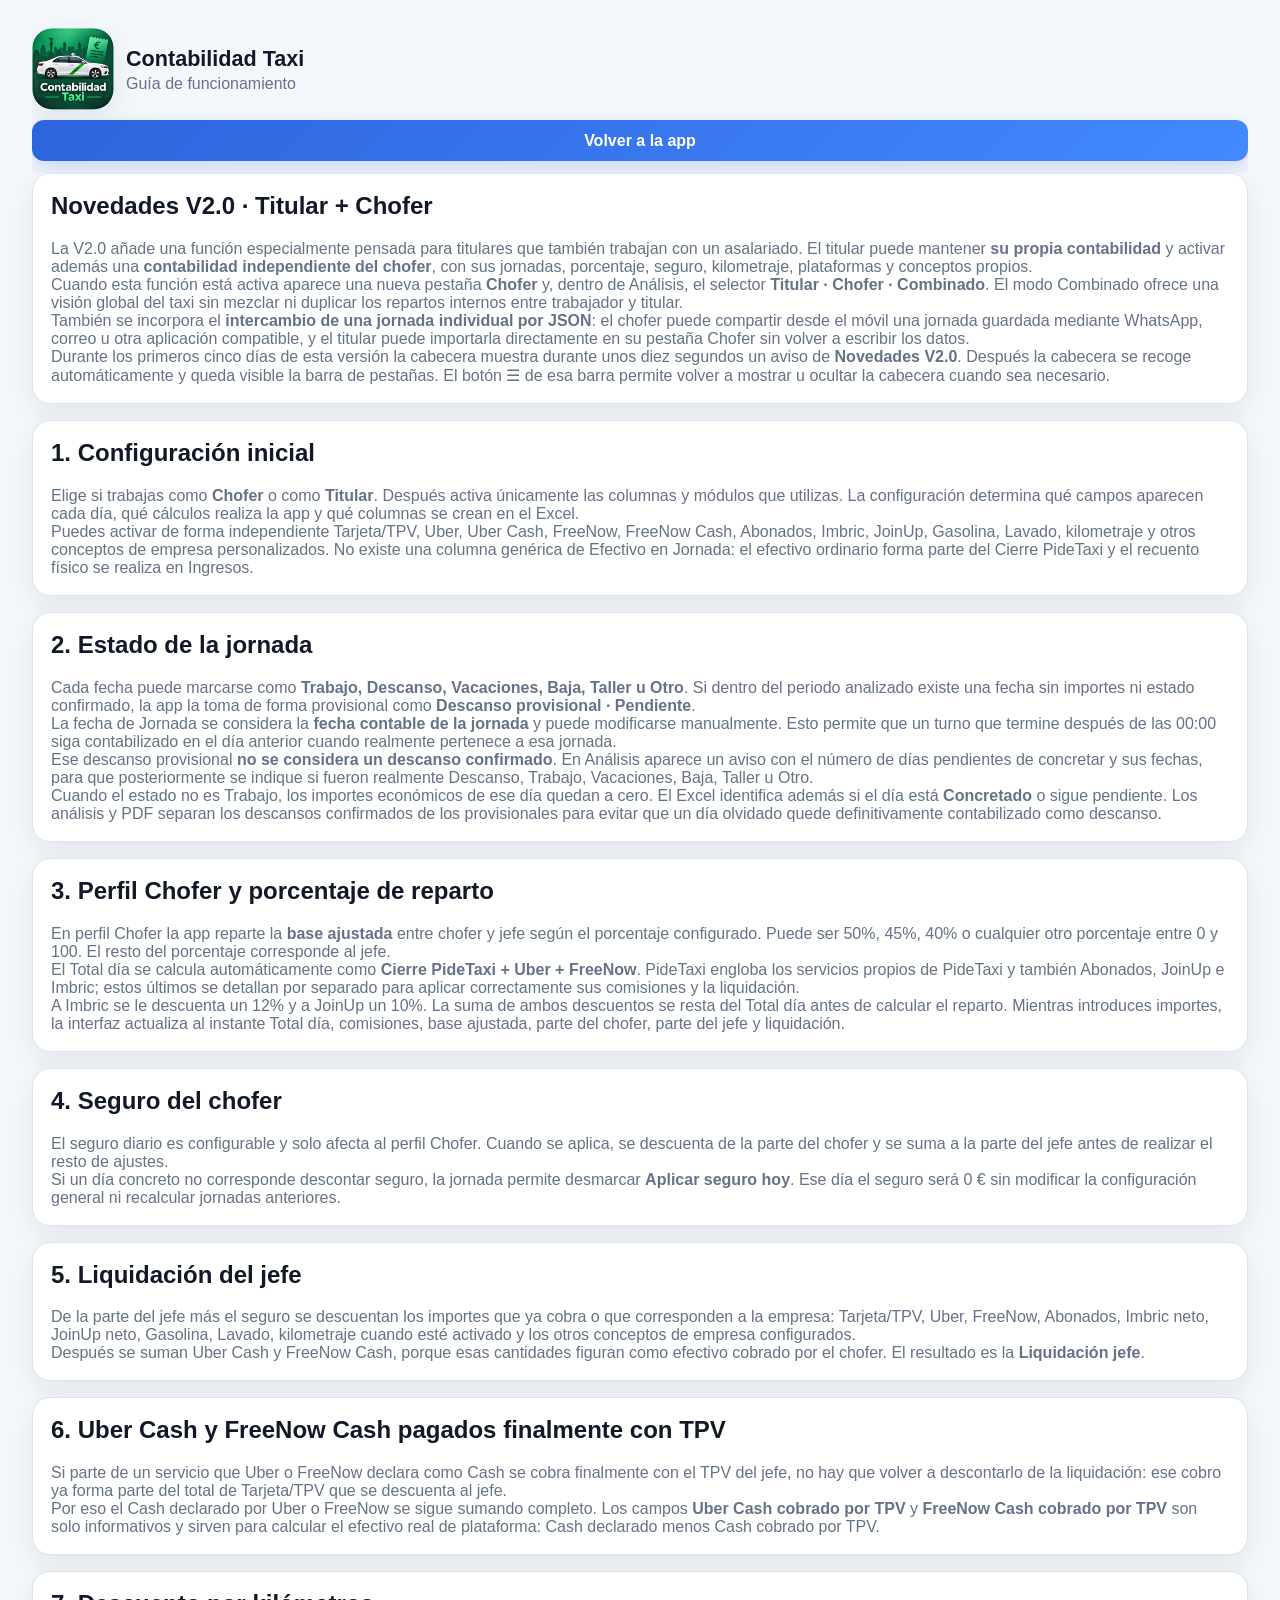
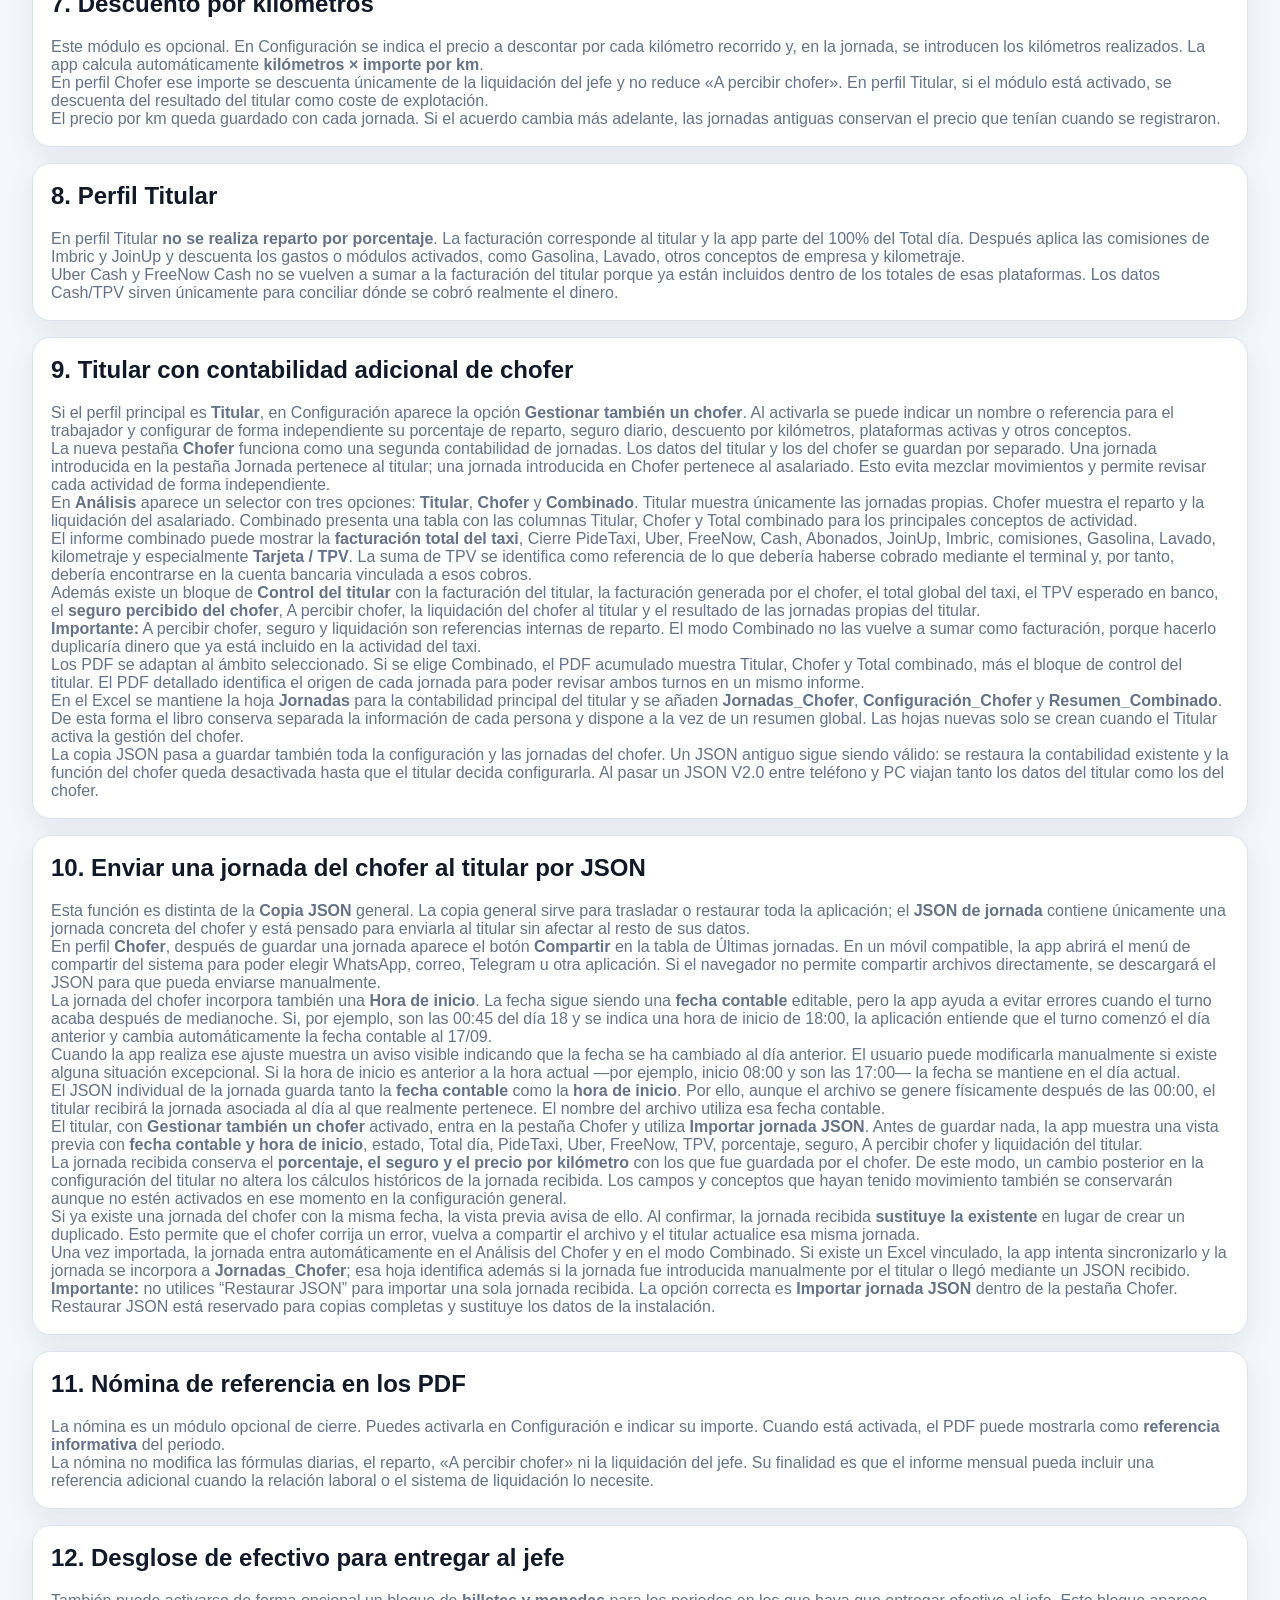
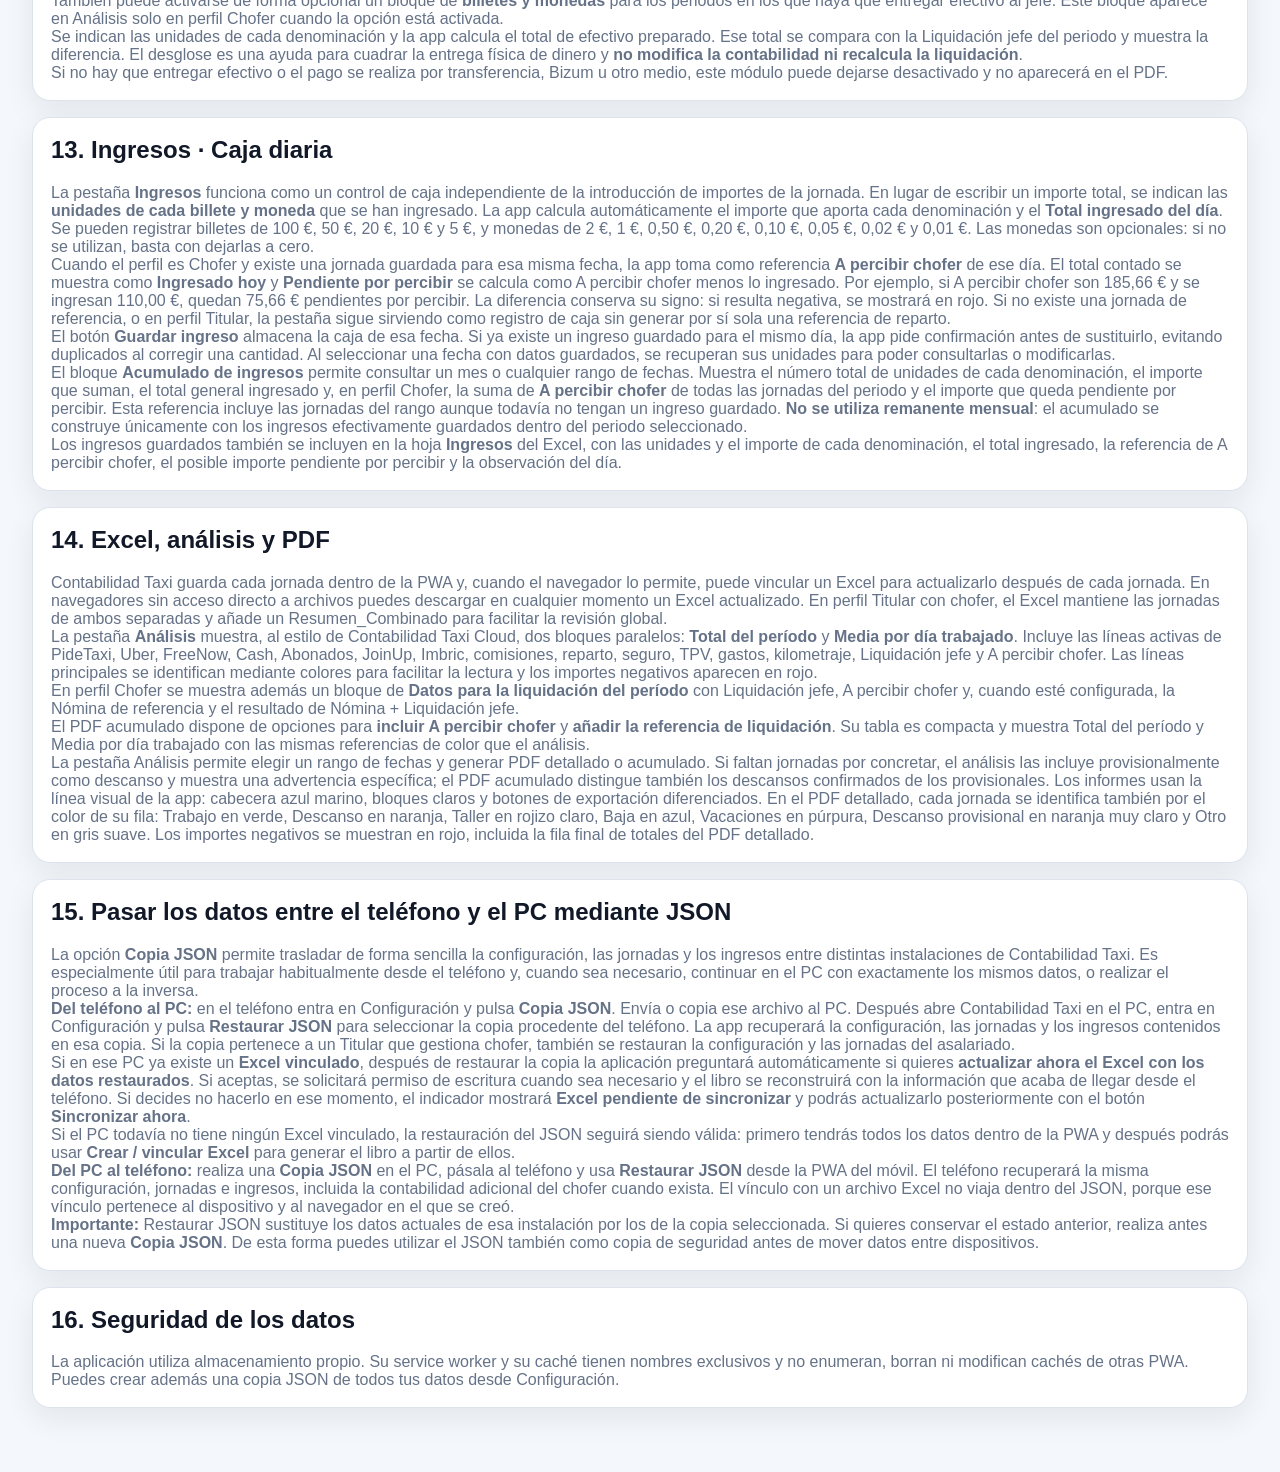
==== commit 76165b65: "Add files via upload" ====
--- a/instrucciones.html
+++ b/instrucciones.html
@@ -125,7 +125,7 @@
   <section class="card">
     <h2>14. Excel, análisis y PDF</h2>
     <p>Contabilidad Taxi guarda cada jornada dentro de la PWA y, cuando el navegador lo permite, puede vincular un Excel para actualizarlo después de cada jornada. En navegadores sin acceso directo a archivos puedes descargar en cualquier momento un Excel actualizado. En perfil Titular con chofer, el Excel mantiene las jornadas de ambos separadas y añade un Resumen_Combinado para facilitar la revisión global.</p>
-    <p>La pestaña <b>Análisis</b> muestra, al estilo de Contabilidad Taxi Cloud, dos bloques paralelos: <b>Total del período</b> y <b>Media por día trabajado</b>. Incluye las líneas activas de PideTaxi, Uber, FreeNow, Cash, Abonados, JoinUp, Imbric, comisiones, reparto, seguro, TPV, gastos, kilometraje, Liquidación jefe y A percibir chofer. Las líneas principales se identifican mediante colores para facilitar la lectura y los importes negativos aparecen en rojo.</p><p>En perfil Chofer se muestra además un bloque de <b>Datos para la liquidación del período</b> con Liquidación jefe, A percibir chofer y, cuando esté configurada, la Nómina de referencia y el resultado de Nómina + Liquidación jefe.</p><p>El PDF acumulado dispone de opciones para <b>incluir A percibir chofer</b> y <b>añadir la referencia de liquidación</b>. Su tabla es compacta y muestra Total del período y Media por día trabajado con las mismas referencias de color que el análisis.</p><p>La pestaña Análisis permite elegir un rango de fechas y generar PDF detallado o acumulado. Si faltan jornadas por concretar, el análisis las incluye provisionalmente como descanso y muestra una advertencia específica; el PDF acumulado distingue también los descansos confirmados de los provisionales. Los informes usan la línea visual de la app: cabecera azul marino, bloques claros y botones de exportación diferenciados. Los importes negativos se muestran en rojo, incluida la fila final de totales del PDF detallado.</p>
+    <p>La pestaña <b>Análisis</b> muestra, al estilo de Contabilidad Taxi Cloud, dos bloques paralelos: <b>Total del período</b> y <b>Media por día trabajado</b>. Incluye las líneas activas de PideTaxi, Uber, FreeNow, Cash, Abonados, JoinUp, Imbric, comisiones, reparto, seguro, TPV, gastos, kilometraje, Liquidación jefe y A percibir chofer. Las líneas principales se identifican mediante colores para facilitar la lectura y los importes negativos aparecen en rojo.</p><p>En perfil Chofer se muestra además un bloque de <b>Datos para la liquidación del período</b> con Liquidación jefe, A percibir chofer y, cuando esté configurada, la Nómina de referencia y el resultado de Nómina + Liquidación jefe.</p><p>El PDF acumulado dispone de opciones para <b>incluir A percibir chofer</b> y <b>añadir la referencia de liquidación</b>. Su tabla es compacta y muestra Total del período y Media por día trabajado con las mismas referencias de color que el análisis.</p><p>La pestaña Análisis permite elegir un rango de fechas y generar PDF detallado o acumulado. Si faltan jornadas por concretar, el análisis las incluye provisionalmente como descanso y muestra una advertencia específica; el PDF acumulado distingue también los descansos confirmados de los provisionales. Los informes usan la línea visual de la app: cabecera azul marino, bloques claros y botones de exportación diferenciados. En el PDF detallado, cada jornada se identifica también por el color de su fila: Trabajo en verde, Descanso en naranja, Taller en rojizo claro, Baja en azul, Vacaciones en púrpura, Descanso provisional en naranja muy claro y Otro en gris suave. Los importes negativos se muestran en rojo, incluida la fila final de totales del PDF detallado.</p>
   </section>
 
   <section class="card">
